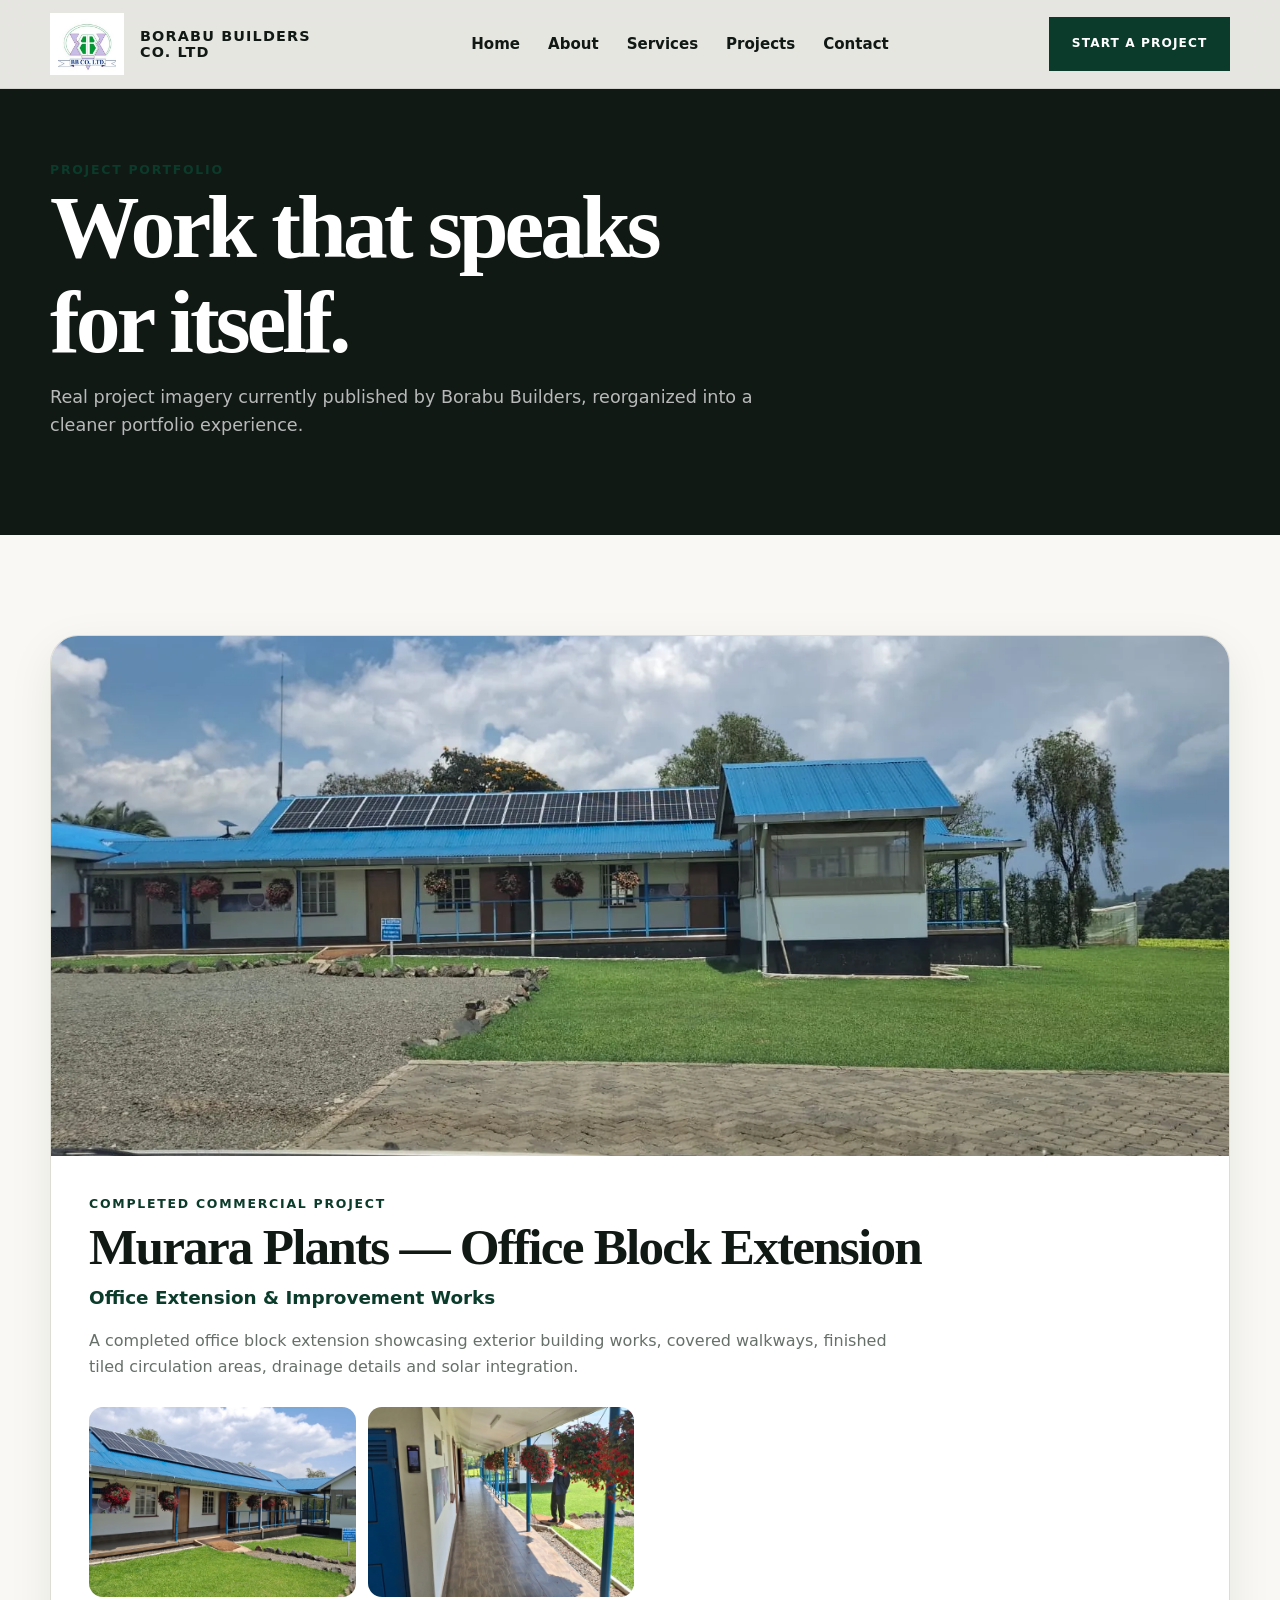
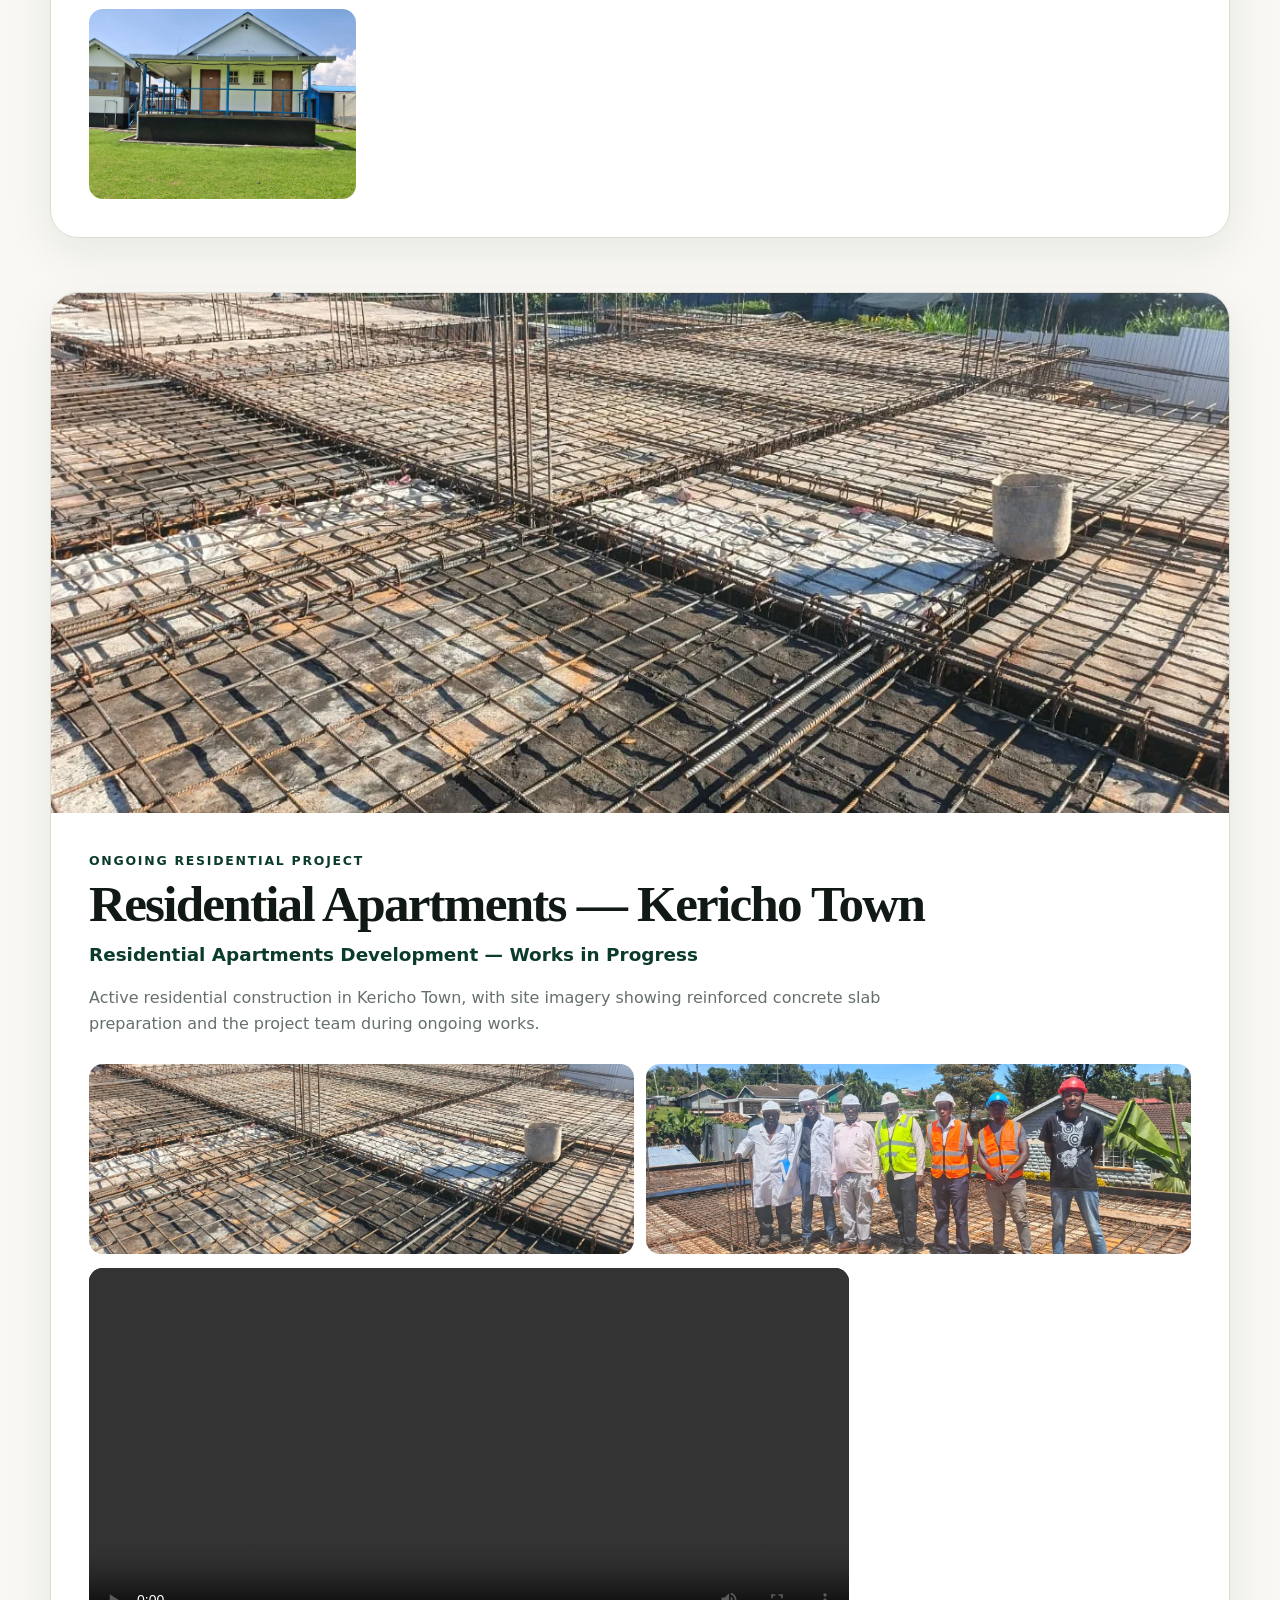
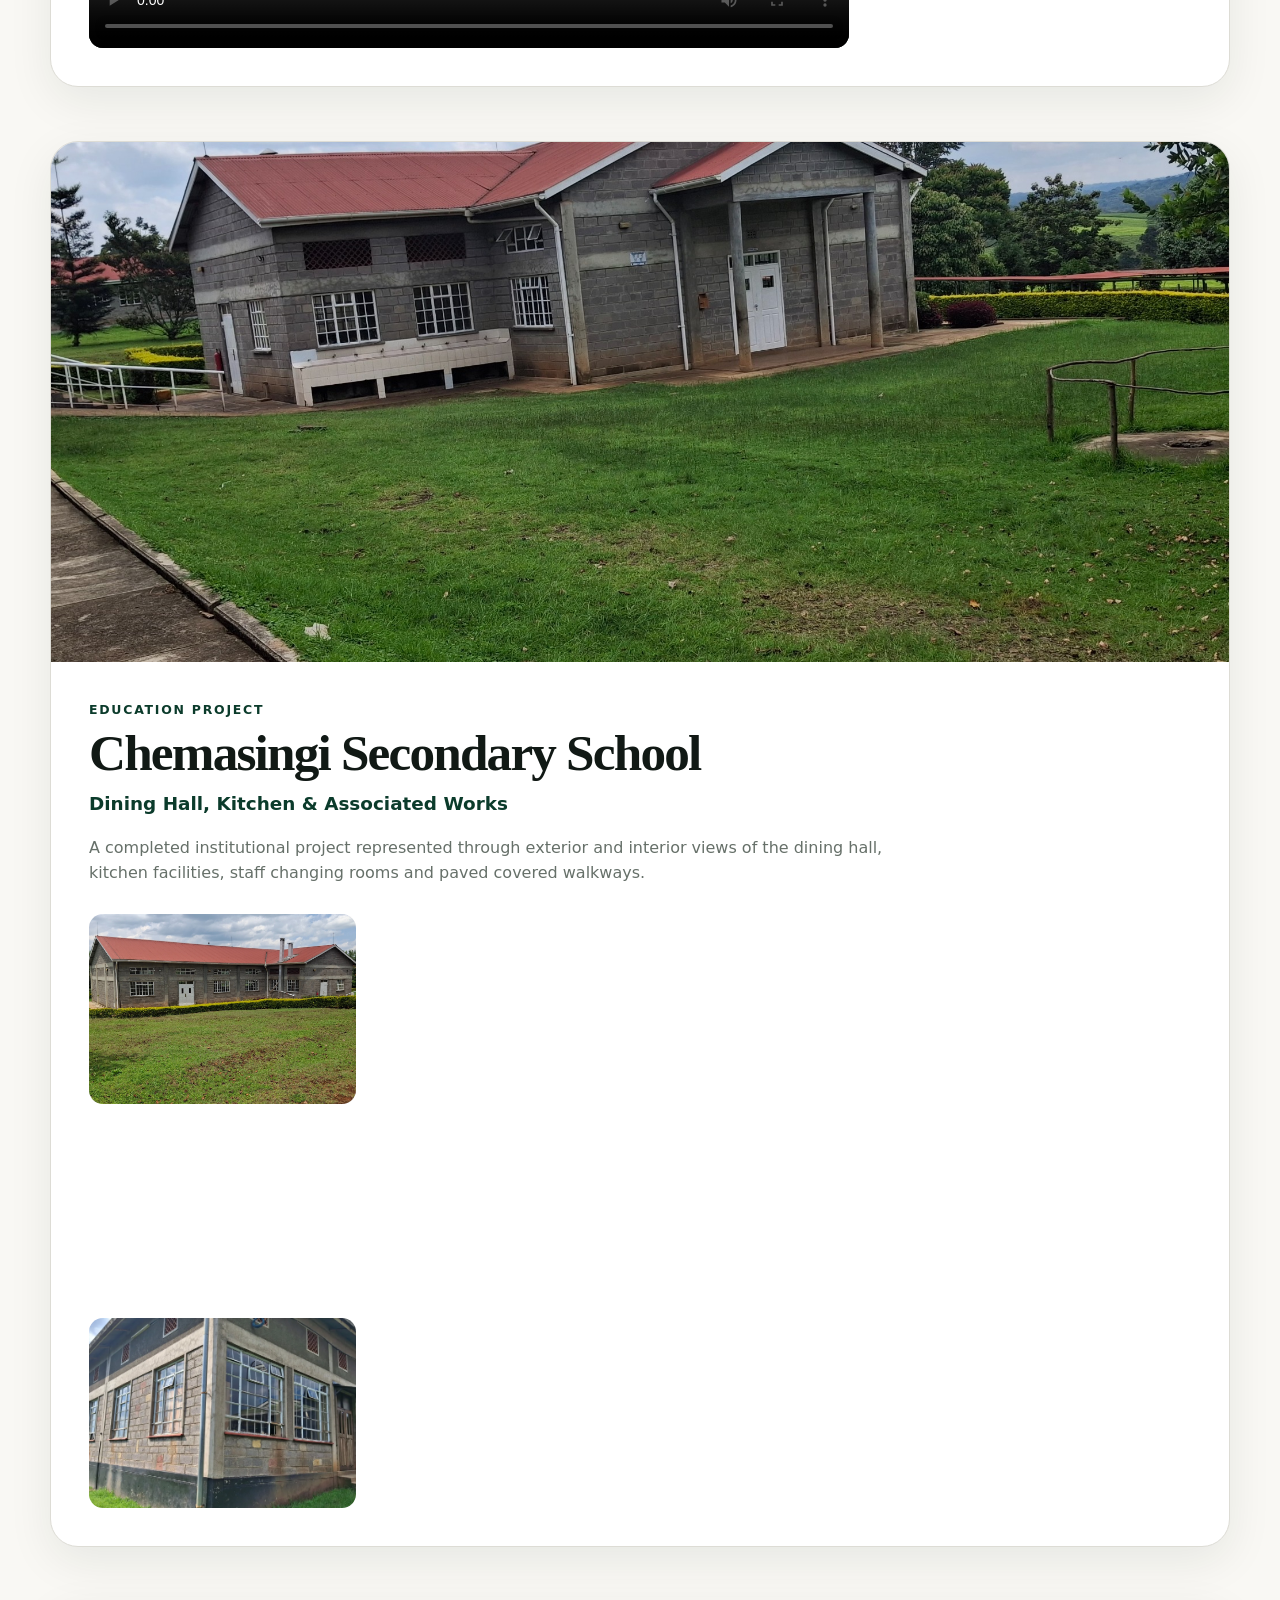
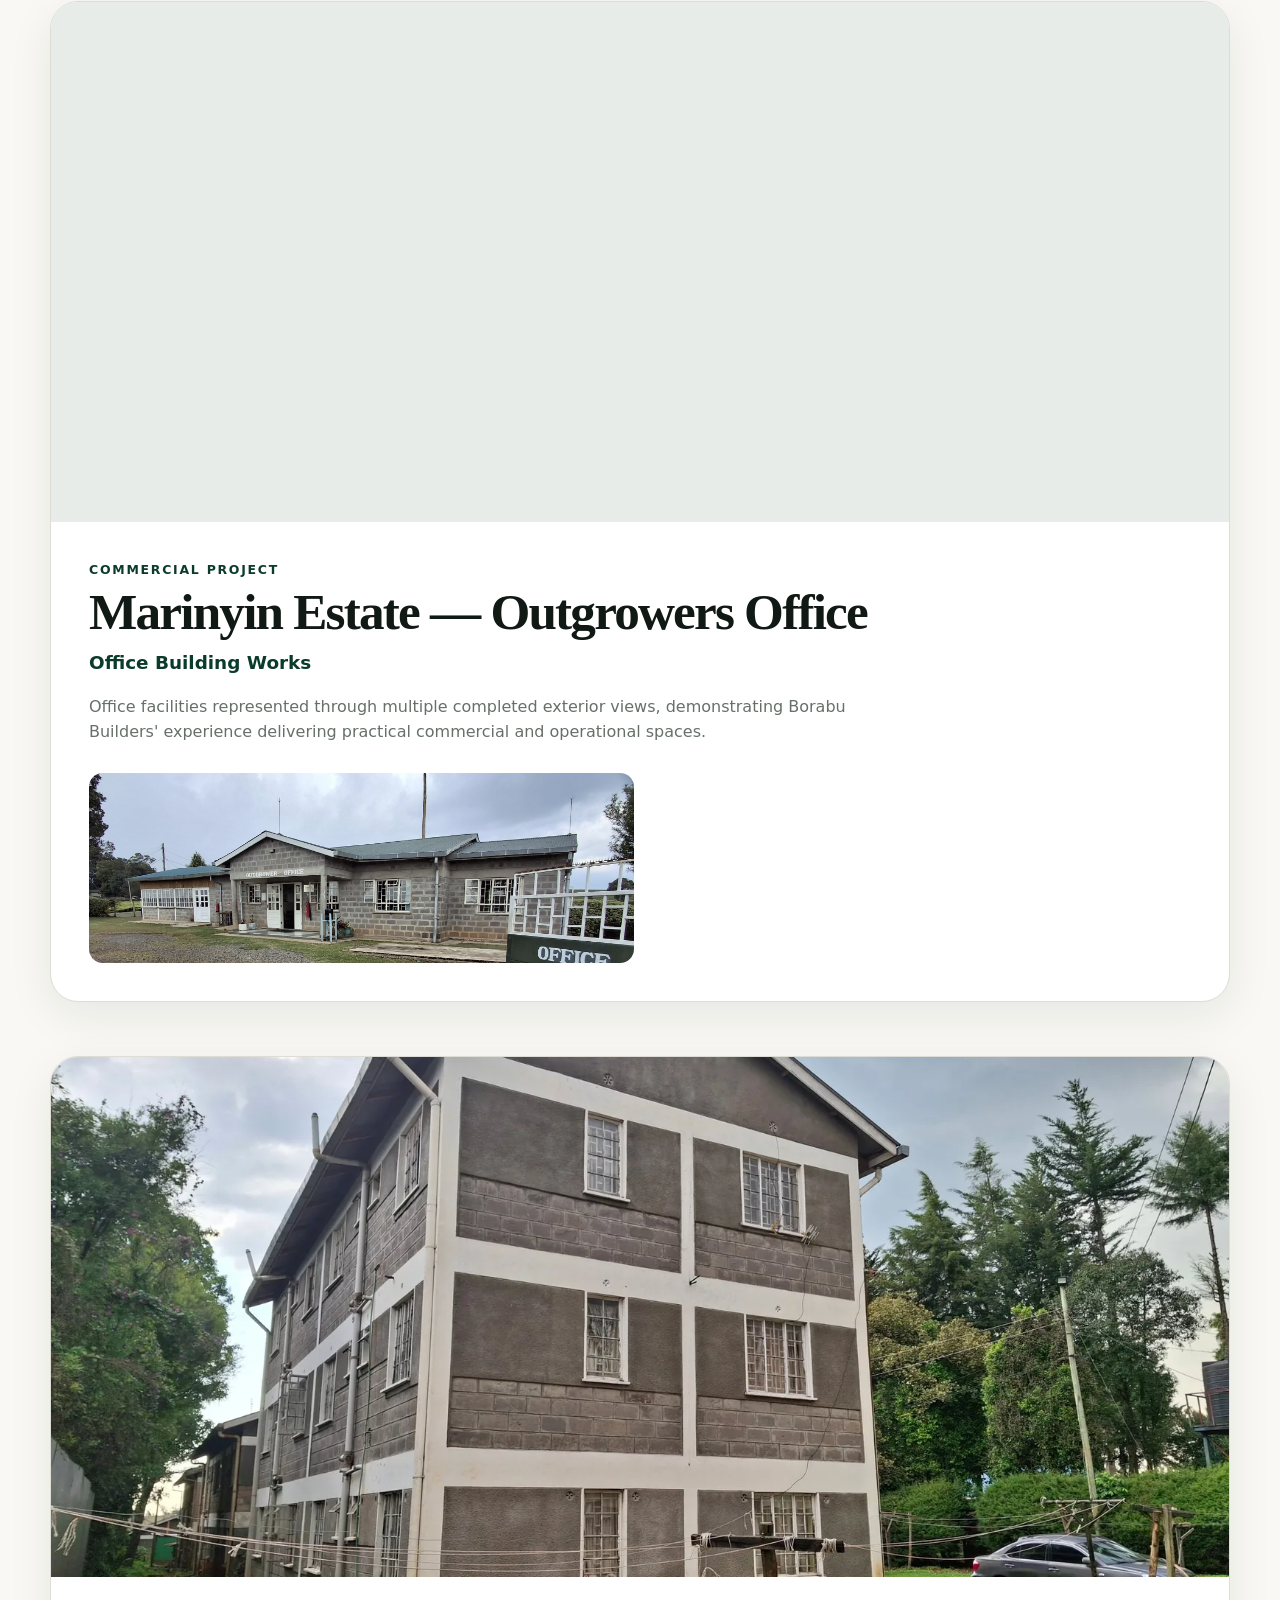
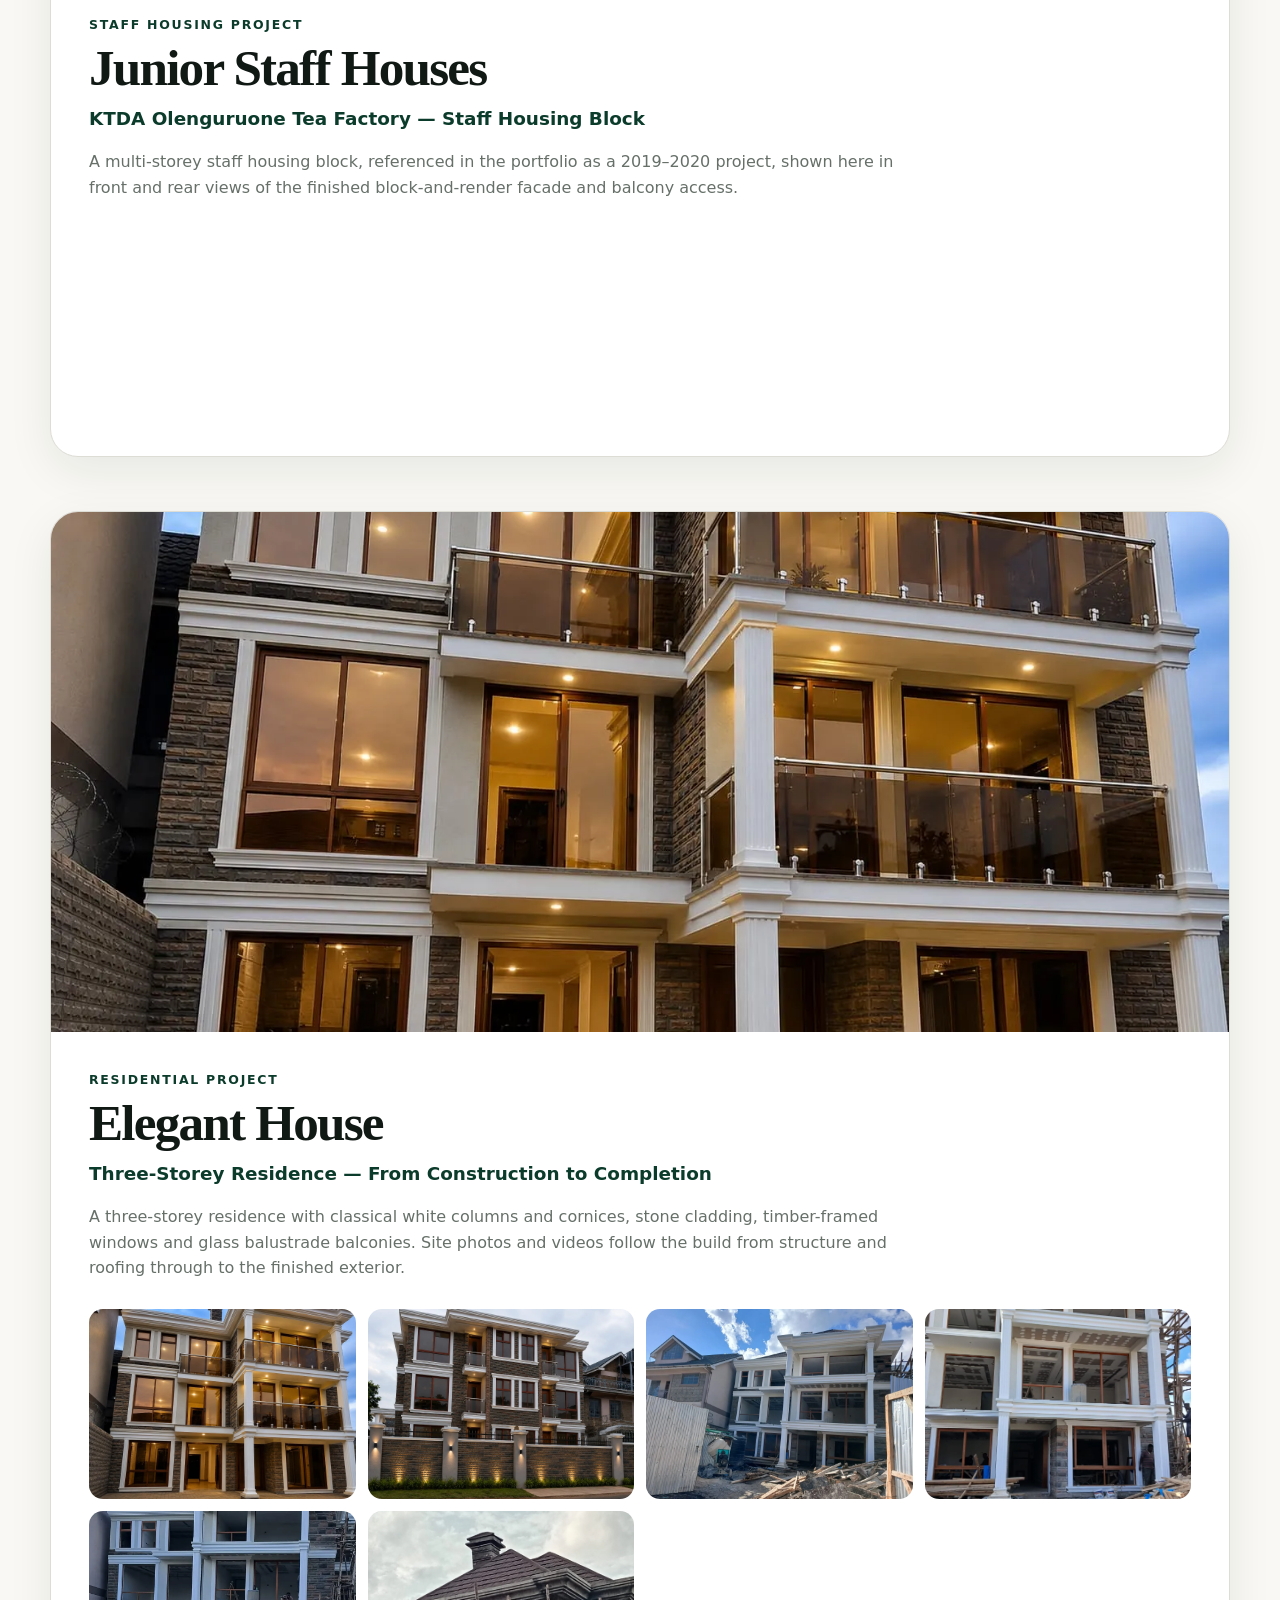
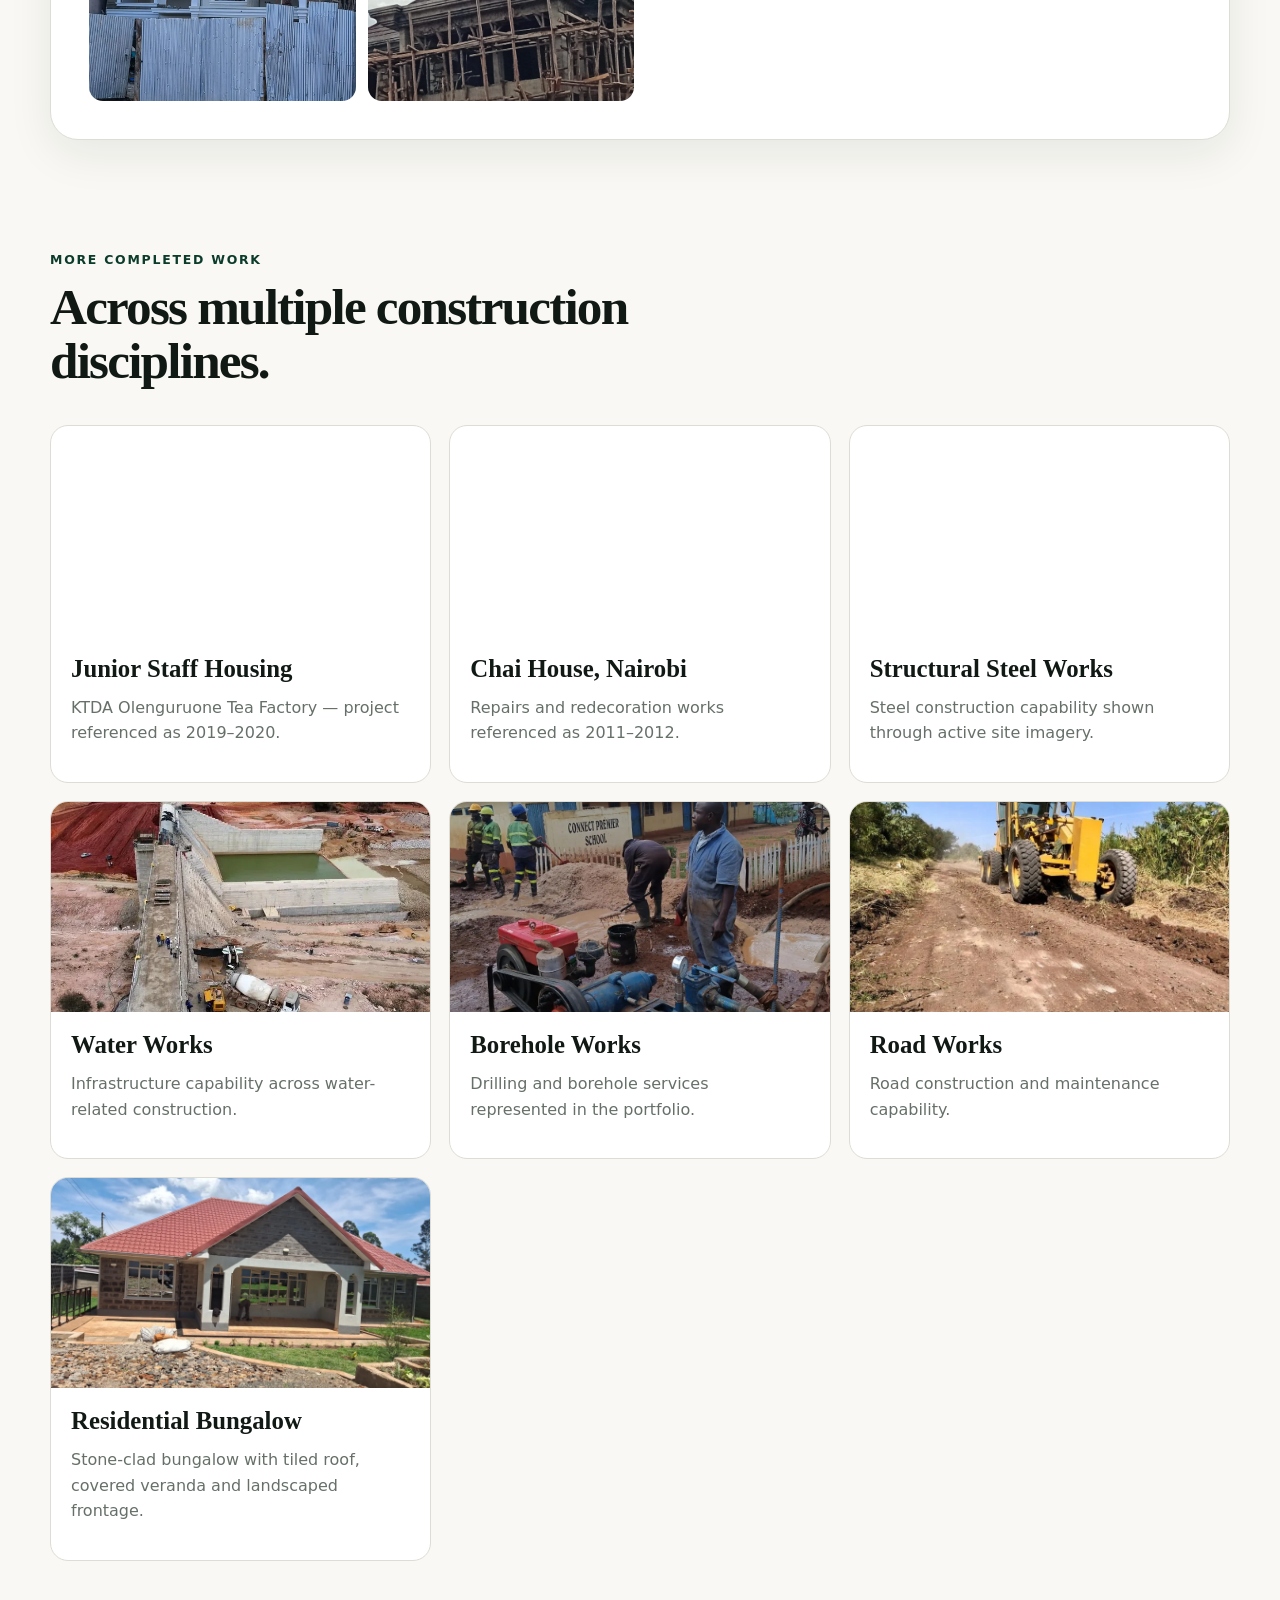
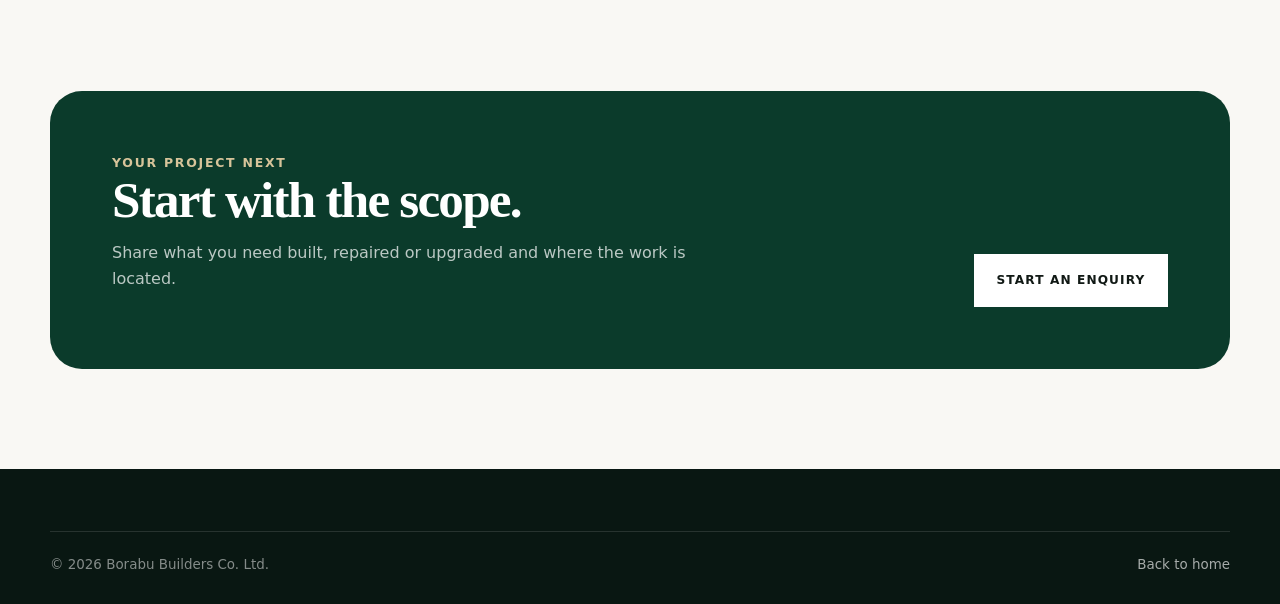
==== projects.html @ 49669f79 "Add files via upload" ====
<!DOCTYPE html>

<html lang="en"><head><meta charset="utf-8"/><meta content="width=device-width,initial-scale=1" name="viewport"/><title>Projects | Borabu Builders Co. Ltd</title><link href="assets/css/styles.css" rel="stylesheet"/><link href="https://borabubuilders.com/projects" rel="canonical"/><meta content="View selected Borabu Builders construction and infrastructure projects completed across Kenya." name="description"/></head><body><header class="site-header"><div class="container nav"><a class="brand" href="/"><img alt="Borabu Builders logo" decoding="async" loading="lazy" src="assets/images/borabu-logo.jpg"/><span>Borabu Builders<br/>Co. Ltd</span></a><nav class="nav-links"><a href="/">Home</a><a href="/about">About</a><a href="/services">Services</a><a href="/projects">Projects</a><a href="/contact">Contact</a></nav><a class="btn btn-primary project-trigger" href="#start-project">Start a project</a><button aria-expanded="false" aria-label="Open navigation menu" class="menu-toggle" type="button">☰</button></div></header><main><section class="page-hero"><div class="container"><div class="eyebrow">Project portfolio</div><h1>Work that speaks<br/>for itself.</h1><p>Real project imagery currently published by Borabu Builders, reorganized into a cleaner portfolio experience.</p></div></section><section><div class="container featured-projects">
<article class="case-study reveal"><div class="case-study-cover"><img alt="Completed Murara Plants office block extension" decoding="async" loading="lazy" src="assets/images/murara-office-wide.webp"/></div><div class="case-study-copy"><div class="eyebrow">Completed commercial project</div><h2>Murara Plants — Office Block Extension</h2><p class="case-study-lead">Office Extension &amp; Improvement Works</p><p>A completed office block extension showcasing exterior building works, covered walkways, finished tiled circulation areas, drainage details and solar integration.</p><div class="case-study-gallery"><img alt="Murara Plants office block front view" decoding="async" loading="lazy" src="assets/images/murara-office-front.webp"/><img alt="Murara Plants office verandah" decoding="async" loading="lazy" src="assets/images/murara-office-verandah.webp"/><img alt="Murara Plants office side elevation" decoding="async" loading="lazy" src="assets/images/murara-office-side.webp"/><img alt="Murara Plants covered walkway" decoding="async" loading="lazy" src="assets/images/murara-office-covered-walkway.webp"/><img alt="Murara Plants rear elevation" decoding="async" loading="lazy" src="assets/images/murara-office-rear.webp"/><img alt="Murara Plants office annex" decoding="async" loading="lazy" src="assets/images/murara-office-annex.webp"/><img alt="Murara Plants finished corridor" decoding="async" loading="lazy" src="assets/images/murara-office-corridor.webp"/></div></div></article>
<article class="case-study reveal"><div class="case-study-cover"><img alt="Residential apartments under construction in Kericho Town" decoding="async" loading="lazy" src="assets/images/kericho-apartments-progress.webp"/></div><div class="case-study-copy"><div class="eyebrow">Ongoing residential project</div><h2>Residential Apartments — Kericho Town</h2><p class="case-study-lead">Residential Apartments Development — Works in Progress</p><p>Active residential construction in Kericho Town, with site imagery showing reinforced concrete slab preparation and the project team during ongoing works.</p><div class="case-study-gallery three"><img alt="Residential apartments reinforcement works in Kericho" decoding="async" loading="lazy" src="assets/images/kericho-apartments-progress.webp"/><img alt="Project team at residential apartments development in Kericho" decoding="async" loading="lazy" src="assets/images/kericho-apartments-team.webp"/></div><div class="project-videos single"><video controls="" playsinline="" preload="metadata"><source src="assets/videos/kericho-residential-apartments.mp4" type="video/mp4"/></video></div></div></article>
<article class="case-study reveal"><div class="case-study-cover"><img alt="Dining hall and kitchen at Chemasingi Secondary School" decoding="async" loading="lazy" src="assets/images/chemasingi-dining-hall-exterior.jpg"/></div><div class="case-study-copy"><div class="eyebrow">Education project</div><h2>Chemasingi Secondary School</h2><p class="case-study-lead">Dining Hall, Kitchen &amp; Associated Works</p><p>A completed institutional project represented through exterior and interior views of the dining hall, kitchen facilities, staff changing rooms and paved covered walkways.</p><div class="case-study-gallery"><img alt="Chemasingi dining hall and kitchen exterior" decoding="async" loading="lazy" src="assets/images/chemasingi-dining-kitchen-wide.jpg"/><img alt="Chemasingi dining hall interior" decoding="async" loading="lazy" src="assets/images/chemasingi-dining-hall-interior.jpg"/><img alt="Chemasingi kitchen facilities" decoding="async" loading="lazy" src="assets/images/chemasingi-kitchen.jpg"/><img alt="Chemasingi dining hall entrance" decoding="async" loading="lazy" src="assets/images/chemasingi-dining-hall-entrance.jpg"/><img alt="Chemasingi staff changing rooms" decoding="async" loading="lazy" src="assets/images/chemasingi-staff-changing-rooms.jpg"/><img alt="Chemasingi paved walkway" decoding="async" loading="lazy" src="assets/images/chemasingi-paved-walkway.jpg"/><img alt="Covered walkway to Chemasingi dining hall" decoding="async" loading="lazy" src="assets/images/chemasingi-covered-walkway.jpg"/><img alt="Dining hall extension front elevation with covered veranda and green balustrade" decoding="async" loading="lazy" src="assets/images/chemasingi-dining-hall-extension-veranda.webp"/><img alt="Dining hall extension corner view showing stone block walls and steel-framed windows" decoding="async" loading="lazy" src="assets/images/chemasingi-dining-hall-extension-corner.webp"/><img alt="Interior of the dining hall extension with tables, benches and high trussed ceiling" decoding="async" loading="lazy" src="assets/images/chemasingi-dining-hall-extension-interior.webp"/><img alt="Steel roof trusses and ceiling panels inside the dining hall extension" decoding="async" loading="lazy" src="assets/images/chemasingi-dining-hall-extension-roof-trusses.webp"/></div></div></article>
<article class="case-study reveal"><div class="case-study-cover"><img alt="Outgrowers Office at Marinyin Estate" decoding="async" loading="lazy" src="assets/images/marinyin-outgrowers-office-front.jpg"/></div><div class="case-study-copy"><div class="eyebrow">Commercial project</div><h2>Marinyin Estate — Outgrowers Office</h2><p class="case-study-lead">Office Building Works</p><p>Office facilities represented through multiple completed exterior views, demonstrating Borabu Builders' experience delivering practical commercial and operational spaces.</p><div class="case-study-gallery three"><img alt="Wide view of Marinyin Estate Outgrowers Office" decoding="async" loading="lazy" src="assets/images/marinyin-outgrowers-office-wide.jpg"/><img alt="Side view of Marinyin Estate office" decoding="async" loading="lazy" src="assets/images/marinyin-office-side.jpg"/></div></div></article>
<article class="case-study reveal"><div class="case-study-cover"><img alt="Junior staff housing block, rear view" decoding="async" loading="lazy" src="assets/images/junior-staff-houses-rear.webp"/></div><div class="case-study-copy"><div class="eyebrow">Staff housing project</div><h2>Junior Staff Houses</h2><p class="case-study-lead">KTDA Olenguruone Tea Factory — Staff Housing Block</p><p>A multi-storey staff housing block, referenced in the portfolio as a 2019–2020 project, shown here in front and rear views of the finished block-and-render facade and balcony access.</p><div class="case-study-gallery three"><img alt="Junior staff housing block front view with balconies" decoding="async" loading="lazy" src="assets/images/junior-staff-houses-front.webp"/><img alt="Junior staff housing block rear view" decoding="async" loading="lazy" src="assets/images/junior-staff-houses-rear.webp"/></div></div></article>
<article class="case-study reveal"><div class="case-study-cover"><img alt="Elegant house exterior with columns, balconies and evening lighting" decoding="async" loading="lazy" src="assets/images/elegant-house-finished-courtyard.webp"/></div><div class="case-study-copy"><div class="eyebrow">Residential project</div><h2>Elegant House</h2><p class="case-study-lead">Three-Storey Residence — From Construction to Completion</p><p>A three-storey residence with classical white columns and cornices, stone cladding, timber-framed windows and glass balustrade balconies. Site photos and videos follow the build from structure and roofing through to the finished exterior.</p><div class="case-study-gallery"><img alt="Finished three-storey house with white columns, glass balustrade balconies and evening lighting" decoding="async" loading="lazy" src="assets/images/elegant-house-finished-courtyard.webp"/><img alt="Street view of the finished house with stone-clad boundary wall and feature lighting" decoding="async" loading="lazy" src="assets/images/elegant-house-finished-street-wall.webp"/><img alt="Elegant house under construction with white columns and cornices, front view" decoding="async" loading="lazy" src="assets/images/elegant-house-construction-front.webp"/><img alt="Fluted white columns and timber-framed windows during construction" decoding="async" loading="lazy" src="assets/images/elegant-house-construction-columns.webp"/><img alt="Elegant house under construction seen from the street" decoding="async" loading="lazy" src="assets/images/elegant-house-construction-street.webp"/><img alt="Roof, chimney and cornice works with scaffolding in place" decoding="async" loading="lazy" src="assets/images/elegant-house-roof-scaffolding.webp"/></div></div></article>
</div></section><section class="portfolio-more"><div class="container"><div class="eyebrow">More completed work</div><h2>Across multiple construction disciplines.</h2><div class="project-list compact"><article class="project-tile"><img alt="Junior staff houses" decoding="async" loading="lazy" src="assets/images/project-staff-housing.webp"/><div><h3>Junior Staff Housing</h3><p>KTDA Olenguruone Tea Factory — project referenced as 2019–2020.</p></div></article><article class="project-tile"><img alt="Chai House repair works" decoding="async" loading="lazy" src="assets/images/project-chai-house.webp"/><div><h3>Chai House, Nairobi</h3><p>Repairs and redecoration works referenced as 2011–2012.</p></div></article><article class="project-tile"><img alt="Structural steel project" decoding="async" loading="lazy" src="assets/images/project-steel.webp"/><div><h3>Structural Steel Works</h3><p>Steel construction capability shown through active site imagery.</p></div></article><article class="project-tile"><img alt="Water works" decoding="async" loading="lazy" src="assets/images/project-water.webp"/><div><h3>Water Works</h3><p>Infrastructure capability across water-related construction.</p></div></article><article class="project-tile"><img alt="Borehole works" decoding="async" loading="lazy" src="assets/images/project-borehole.webp"/><div><h3>Borehole Works</h3><p>Drilling and borehole services represented in the portfolio.</p></div></article><article class="project-tile"><img alt="Road works" decoding="async" loading="lazy" src="assets/images/project-road.webp"/><div><h3>Road Works</h3><p>Road construction and maintenance capability.</p></div></article><article class="project-tile"><img alt="Stone-clad bungalow with red tiled roof and covered veranda" decoding="async" loading="lazy" src="assets/images/bungalow-red-roof-front.webp"/><div><h3>Residential Bungalow</h3><p>Stone-clad bungalow with tiled roof, covered veranda and landscaped frontage.</p></div></article></div></div></section><section class="cta"><div class="container"><div class="cta-box"><div><div class="eyebrow" style="color:#d7c49a">Your project next</div><h2>Start with the scope.</h2><p>Share what you need built, repaired or upgraded and where the work is located.</p></div><a class="btn btn-light" href="/contact">Start an enquiry</a></div></div></section></main><footer class="footer"><div class="container"><div class="footer-bottom" style="margin-top:0"><span>© 2026 Borabu Builders Co. Ltd.</span><a href="/">Back to home</a></div></div></footer><script src="assets/js/site.js"></script></body></html>
---- assets/css/styles.css ----
:root{
  --ink:#17352b;
  --forest:#087f4f;
  --forest-2:#0d6f49;
  --mint:#edf9f3;
  --sand:#f5f1e8;
  --gold:#d6a52f;
  --paper:#ffffff;
  --white:#fff;
  --muted:#596b63;
  --line:#dce9e2;
  --shadow:0 20px 60px rgba(14,36,29,.10);
  --radius:22px;
}
*{box-sizing:border-box}html{scroll-behavior:smooth}body{margin:0;font-family:Inter,ui-sans-serif,system-ui,-apple-system,BlinkMacSystemFont,"Segoe UI",sans-serif;background:var(--paper);color:var(--ink);line-height:1.6}img{max-width:100%;display:block}a{color:inherit;text-decoration:none}.container{width:min(1180px,calc(100% - 40px));margin:auto}.eyebrow{font-size:.78rem;font-weight:800;letter-spacing:.14em;text-transform:uppercase;color:var(--forest)}h1,h2,h3{font-family:Georgia,"Times New Roman",serif;line-height:1.06;margin:0 0 .8rem}h1{font-size:clamp(3rem,7vw,6.4rem);letter-spacing:-.045em}h2{font-size:clamp(2.25rem,4vw,4.2rem);letter-spacing:-.035em}h3{font-size:1.55rem}p{margin:0 0 1rem;color:var(--muted)}.btn{display:inline-flex;align-items:center;justify-content:center;gap:.6rem;padding:.92rem 1.25rem;border-radius:999px;font-weight:800;border:1px solid transparent;transition:.2s ease}.btn-primary{background:var(--forest);color:#fff}.btn-primary:hover{background:#084b33;transform:translateY(-1px)}.btn-light{background:#fff;color:var(--ink)}.btn-outline{border-color:rgba(255,255,255,.45);color:#fff}.site-header{position:fixed;z-index:50;top:0;left:0;right:0;background:rgba(255,255,255,.96);backdrop-filter:blur(14px);border-bottom:1px solid rgba(16,35,29,.08)}.nav{height:108px;display:flex;align-items:center;justify-content:space-between;gap:30px}.brand{display:flex;align-items:center;gap:16px;font-weight:900}.brand img{width:102px;height:84px;object-fit:contain;background:#fff;border-radius:12px;padding:5px;box-shadow:0 5px 18px rgba(14,60,42,.10)}.brand span{font-size:1.08rem;line-height:1.12;max-width:210px;color:var(--ink)}.nav-links{display:flex;align-items:center;gap:28px;font-weight:700;font-size:.94rem}.nav-links a:hover{color:var(--forest)}.menu-toggle{display:none;background:none;border:0;font-size:1.8rem}.hero{min-height:92vh;padding-top:108px;display:grid;align-items:end;position:relative;color:#fff;overflow:hidden;background:#0d5138}.hero-media{position:absolute;inset:0}.hero-media img{width:100%;height:100%;object-fit:cover;object-position:center 50%;filter:saturate(1.08) contrast(1.03) brightness(1.06)}.hero-media:after{content:"";position:absolute;inset:0;background:linear-gradient(90deg,rgba(7,66,43,.84) 0%,rgba(7,66,43,.60) 38%,rgba(7,66,43,.12) 72%,rgba(7,66,43,.10) 100%),linear-gradient(0deg,rgba(7,50,35,.58) 0%,transparent 45%)}.hero-content{position:relative;z-index:2;padding:120px 0 82px;max-width:840px}.hero .eyebrow{color:#f2cc68}.hero p{color:rgba(255,255,255,.82);font-size:1.15rem;max-width:680px}.hero-actions{display:flex;gap:12px;flex-wrap:wrap;margin-top:30px}.hero-proof{position:relative;z-index:2;border-top:1px solid rgba(255,255,255,.18);padding:22px 0;background:rgba(5,92,58,.62)}.proof-grid{display:grid;grid-template-columns:repeat(4,1fr);gap:18px}.proof-item strong{display:block;font-size:1.08rem;color:#fff}.proof-item span{font-size:.82rem;color:rgba(255,255,255,.62)}section{padding:100px 0}.intro-grid{display:grid;grid-template-columns:.9fr 1.1fr;gap:90px;align-items:start}.intro-grid .lead{font-size:1.35rem;color:var(--ink);max-width:730px}.service-grid{display:grid;grid-template-columns:repeat(3,1fr);gap:18px;margin-top:42px}.service-card{background:#fff;border:1px solid var(--line);border-radius:var(--radius);padding:30px;min-height:260px;transition:.25s ease}.service-card:hover{transform:translateY(-5px);box-shadow:var(--shadow)}.service-no{font-size:.8rem;color:var(--gold);font-weight:900;letter-spacing:.12em}.service-card p{font-size:.96rem}.projects{background:#123f31;color:#fff}.projects .eyebrow{color:#f2cc68}.projects p{color:rgba(255,255,255,.65)}.project-grid{display:grid;grid-template-columns:1.2fr .8fr;gap:18px;margin-top:42px}.project-stack{display:grid;grid-template-columns:1fr 1fr;gap:18px}.project-card{position:relative;overflow:hidden;border-radius:var(--radius);min-height:360px;background:#24352f}.project-card.large{min-height:738px}.project-card img{width:100%;height:100%;object-fit:cover;position:absolute;inset:0;transition:transform .5s ease}.project-card:hover img{transform:scale(1.03)}.project-card:after{content:"";position:absolute;inset:0;background:linear-gradient(0deg,rgba(7,20,16,.9),rgba(7,20,16,0) 60%)}.project-label{position:absolute;z-index:2;left:24px;right:24px;bottom:22px}.project-label small{color:#d9c79e;text-transform:uppercase;letter-spacing:.12em;font-weight:800}.project-label h3{margin:.3rem 0 0;color:#fff}.heritage{background:var(--sand)}.heritage-grid{display:grid;grid-template-columns:1fr 1fr;gap:90px;align-items:center}.heritage-panel{background:var(--forest);color:#fff;padding:48px;border-radius:var(--radius)}.heritage-panel p{color:rgba(255,255,255,.74)}.timeline{border-left:1px solid rgba(255,255,255,.25);padding-left:22px;margin-top:28px}.timeline div{margin-bottom:22px}.timeline strong{display:block;color:#fff}.clients{padding:64px 0}.client-row{display:flex;flex-wrap:wrap;gap:10px;margin-top:24px}.client-chip{padding:.7rem 1rem;border:1px solid var(--line);border-radius:999px;background:#fff;font-weight:800;font-size:.88rem;color:#3e4944}.cta{padding:30px 0 100px}.cta-box{background:var(--forest);color:#fff;border-radius:32px;padding:62px;display:flex;justify-content:space-between;align-items:end;gap:40px}.cta-box p{color:rgba(255,255,255,.72);max-width:620px}.footer{background:#091712;color:#fff;padding:62px 0 28px}.footer-grid{display:grid;grid-template-columns:1.4fr .8fr .8fr;gap:50px}.footer p,.footer a{color:rgba(255,255,255,.64)}.footer-links{display:grid;gap:9px}.footer-bottom{margin-top:45px;padding-top:22px;border-top:1px solid rgba(255,255,255,.12);display:flex;justify-content:space-between;gap:20px;font-size:.84rem;color:rgba(255,255,255,.5)}.page-hero{padding:160px 0 80px;background:var(--ink);color:#fff}.page-hero p{color:rgba(255,255,255,.7);max-width:720px;font-size:1.1rem}.content-grid{display:grid;grid-template-columns:.75fr 1.25fr;gap:80px}.image-band{height:520px;border-radius:28px;overflow:hidden}.image-band img{width:100%;height:100%;object-fit:cover}.project-list{display:grid;grid-template-columns:repeat(3,1fr);gap:18px}.project-tile{background:#fff;border:1px solid var(--line);border-radius:18px;overflow:hidden}.project-tile img{width:100%;height:240px;object-fit:cover}.project-tile div{padding:20px}.contact-grid{display:grid;grid-template-columns:.8fr 1.2fr;gap:60px}.contact-card{background:var(--ink);color:#fff;padding:36px;border-radius:24px}.contact-card p,.contact-card a{color:rgba(255,255,255,.72)}form{display:grid;gap:16px}.field{display:grid;gap:7px}label{font-weight:800;font-size:.9rem}input,textarea,select{width:100%;border:1px solid #d7ddda;background:#fff;border-radius:14px;padding:14px 15px;font:inherit;color:var(--ink)}textarea{min-height:160px;resize:vertical}.note{font-size:.82rem;color:#7b857f}.reveal{opacity:0;transform:translateY(18px);transition:.65s ease}.reveal.visible{opacity:1;transform:none}@media(max-width:900px){.nav-links{position:absolute;display:none;top:108px;left:20px;right:20px;background:#fff;box-shadow:var(--shadow);border-radius:18px;padding:18px;flex-direction:column;align-items:flex-start}.nav-links.open{display:flex}.menu-toggle{display:block}.nav .btn{display:none}.proof-grid{grid-template-columns:1fr 1fr}.intro-grid,.heritage-grid,.content-grid,.contact-grid{grid-template-columns:1fr;gap:40px}.service-grid,.project-list{grid-template-columns:1fr 1fr}.project-grid{grid-template-columns:1fr}.project-card.large{min-height:520px}.cta-box{padding:42px;align-items:flex-start;flex-direction:column}.footer-grid{grid-template-columns:1fr 1fr}}@media(max-width:620px){.brand img{width:78px;height:66px}.brand span{font-size:.9rem;max-width:155px}.nav{height:88px}.nav-links{top:88px}.hero{padding-top:88px}.container{width:min(100% - 28px,1180px)}.hero{min-height:780px}.hero-content{padding:100px 0 60px}.hero h1{font-size:3.35rem}.proof-grid{grid-template-columns:1fr 1fr}.service-grid,.project-list,.project-stack{grid-template-columns:1fr}.project-card,.project-card.large{min-height:420px}.cta-box{padding:32px 24px}.footer-grid{grid-template-columns:1fr}.footer-bottom{flex-direction:column}.page-hero{padding-top:135px}section{padding:76px 0}}
/* V4 project enquiry modal */
.form-row{display:grid;grid-template-columns:1fr 1fr;gap:14px}.hidden-field{position:absolute!important;left:-9999px!important;width:1px;height:1px;overflow:hidden}.project-modal{position:fixed;inset:0;z-index:200;display:none;align-items:center;justify-content:center;padding:22px}.project-modal.open{display:flex}.project-modal-backdrop{position:absolute;inset:0;background:rgba(8,28,22,.72);backdrop-filter:blur(6px)}.project-modal-panel{position:relative;z-index:2;background:#fff;width:min(780px,100%);max-height:calc(100vh - 44px);overflow:auto;border-radius:26px;box-shadow:0 30px 90px rgba(0,0,0,.28);padding:34px}.project-modal-head{display:flex;justify-content:space-between;gap:20px;align-items:flex-start;margin-bottom:20px}.project-modal-head h2{font-size:clamp(2rem,4vw,3.2rem);margin-bottom:.35rem}.project-modal-close{border:0;background:var(--mint);color:var(--ink);width:44px;height:44px;border-radius:50%;font-size:1.5rem;cursor:pointer;flex:0 0 auto}.project-modal form{gap:13px}.project-modal textarea{min-height:115px}.project-modal .note{margin-bottom:0}.project-modal .btn{margin-top:3px}.modal-open{overflow:hidden}.thank-hero{min-height:70vh;display:flex;align-items:center}.thank-hero .container{padding-top:40px;padding-bottom:40px}@media(max-width:620px){.project-modal{padding:10px;align-items:flex-end}.project-modal-panel{max-height:94vh;border-radius:22px 22px 0 0;padding:24px 18px}.form-row{grid-template-columns:1fr}.project-modal-head h2{font-size:2.1rem}}

/* V5 featured project case studies */
.featured-projects{display:grid;gap:54px}.case-study{background:#fff;border:1px solid var(--line);border-radius:28px;overflow:hidden;box-shadow:0 14px 45px rgba(16,35,29,.08)}.case-study-cover{height:520px;overflow:hidden;background:#e8ece9}.case-study-cover img{width:100%;height:100%;object-fit:cover}.case-study-copy{padding:38px}.case-study-copy h2{font-size:clamp(2.2rem,4vw,3.7rem);margin-top:.35rem}.case-study-lead{font-size:1.15rem;font-weight:800;color:var(--forest);margin-top:-.25rem}.case-study-copy>p:not(.case-study-lead){max-width:820px}.case-study-gallery{display:grid;grid-template-columns:repeat(4,1fr);gap:12px;margin-top:28px}.case-study-gallery img{width:100%;height:190px;object-fit:cover;border-radius:14px}.case-study-gallery.three{grid-template-columns:repeat(2,1fr)}.portfolio-more{padding-top:10px}.portfolio-more h2{max-width:700px;margin-top:10px;margin-bottom:36px}.project-list.compact .project-tile img{height:210px}@media(max-width:900px){.case-study-cover{height:420px}.case-study-gallery{grid-template-columns:repeat(2,1fr)}}@media(max-width:620px){.case-study-cover{height:300px}.case-study-copy{padding:25px 18px}.case-study-gallery,.case-study-gallery.three{grid-template-columns:1fr 1fr;gap:8px}.case-study-gallery img{height:130px}}

/* V6 project video galleries */
.project-videos{display:grid;grid-template-columns:1fr 1fr;gap:12px;margin-top:14px}.project-videos video{width:100%;max-height:420px;background:#091712;border-radius:14px}.project-videos.single{grid-template-columns:minmax(0,760px)}@media(max-width:620px){.project-videos{grid-template-columns:1fr}.project-videos.single{grid-template-columns:1fr}}

/* V7 NCA credentials */
.credentials{background:var(--mint)}.credential-grid{display:grid;grid-template-columns:repeat(2,1fr);gap:20px;margin-top:44px}.credential-card{display:grid;grid-template-columns:210px 1fr;gap:24px;align-items:center;background:#fff;border:1px solid var(--line);border-radius:22px;padding:18px;box-shadow:0 12px 36px rgba(16,35,29,.07);transition:.25s ease}.credential-card:hover{transform:translateY(-4px);box-shadow:var(--shadow)}.credential-card img{width:210px;height:150px;object-fit:cover;object-position:center;border-radius:13px;border:1px solid #e6e6e6}.credential-card h3{margin:.35rem 0 .45rem;font-size:1.35rem}.credential-card p{font-size:.9rem;margin-bottom:.55rem}.credential-card strong{color:var(--forest);font-size:.9rem}.credential-type{font-size:.72rem;font-weight:900;letter-spacing:.1em;text-transform:uppercase;color:var(--gold)}@media(max-width:900px){.credential-grid{grid-template-columns:1fr}}@media(max-width:620px){.credential-card{grid-template-columns:1fr}.credential-card img{width:100%;height:auto;max-height:260px;object-fit:contain;background:#f7f7f7}}


/* V8 protected certificate previews */
.credential-card{font:inherit;color:inherit;text-align:left;cursor:pointer;width:100%;appearance:none;-webkit-appearance:none}.credential-card:focus-visible{outline:3px solid rgba(8,127,79,.30);outline-offset:3px}.protected-certificate{-webkit-user-drag:none;user-select:none;-webkit-user-select:none}.certificate-note{margin:24px 0 0;font-size:.82rem;color:#6b786f}.certificate-viewer{position:fixed;inset:0;z-index:260;display:none;align-items:center;justify-content:center;padding:22px}.certificate-viewer.open{display:flex}.certificate-viewer-backdrop{position:absolute;inset:0;background:rgba(4,18,13,.88);backdrop-filter:blur(7px)}.certificate-viewer-panel{position:relative;z-index:2;width:min(1180px,100%);max-height:calc(100vh - 44px);display:flex;flex-direction:column;background:#fff;border-radius:22px;overflow:hidden;box-shadow:0 32px 100px rgba(0,0,0,.42)}.certificate-viewer-head{display:flex;align-items:center;justify-content:space-between;gap:18px;padding:16px 18px;border-bottom:1px solid var(--line)}.certificate-viewer-head h3{font-family:Inter,ui-sans-serif,system-ui,-apple-system,BlinkMacSystemFont,"Segoe UI",sans-serif;font-size:1rem;margin:0}.certificate-viewer-close{border:0;background:var(--mint);color:var(--ink);width:42px;height:42px;border-radius:50%;font-size:1.45rem;cursor:pointer;flex:0 0 auto}.certificate-viewer-stage{position:relative;overflow:auto;background:#eef2ef;padding:18px;display:flex;align-items:flex-start;justify-content:center}.certificate-viewer-stage img{display:block;width:auto;max-width:100%;height:auto;max-height:calc(100vh - 155px);object-fit:contain;box-shadow:0 8px 30px rgba(0,0,0,.12);-webkit-user-drag:none;user-select:none;-webkit-user-select:none}.certificate-viewer-shield{position:absolute;inset:0;z-index:3;background:transparent}.certificate-viewer-foot{padding:10px 18px 13px;border-top:1px solid var(--line);font-size:.78rem;color:#6b786f;text-align:center}.certificate-viewer-open{overflow:hidden}@media(max-width:620px){.certificate-viewer{padding:8px}.certificate-viewer-panel{max-height:96vh;border-radius:16px}.certificate-viewer-stage{padding:10px}.certificate-viewer-stage img{max-height:calc(96vh - 150px)}}


/* V9 leadership & technical team */
.team-section{background:#fff}.team-intro{display:grid;grid-template-columns:.9fr 1.1fr;gap:90px;align-items:start;margin-bottom:42px}.team-intro .lead{font-size:1.25rem;color:var(--ink)}.leadership-grid{display:grid;grid-template-columns:repeat(2,1fr);gap:20px;margin-bottom:20px}.technical-grid{display:grid;grid-template-columns:repeat(3,1fr);gap:20px}.team-card{position:relative;background:#fff;border:1px solid var(--line);border-radius:var(--radius);padding:30px;overflow:hidden;transition:.25s ease}.team-card:before{content:"";position:absolute;left:0;top:0;bottom:0;width:4px;background:var(--forest)}.team-card-lead{padding:36px;background:linear-gradient(145deg,#fff 0%,var(--mint) 100%)}.team-card:hover{transform:translateY(-4px);box-shadow:var(--shadow)}.team-card h3{font-size:1.8rem;margin:.8rem 0 .4rem}.team-card-lead h3{font-size:2.15rem}.team-meta{display:flex;justify-content:space-between;gap:14px;align-items:center;flex-wrap:wrap}.team-role{font-size:.74rem;font-weight:900;letter-spacing:.11em;text-transform:uppercase;color:var(--forest)}.team-exp{font-size:.76rem;font-weight:800;color:#7a6330;background:#fff7df;border:1px solid #ead8a5;padding:.32rem .58rem;border-radius:999px}.team-qualification{font-weight:800;color:var(--ink);font-size:.92rem;margin-bottom:1rem}.team-card p:last-child{margin-bottom:0}@media(max-width:900px){.team-intro{grid-template-columns:1fr;gap:28px}.technical-grid{grid-template-columns:1fr 1fr}}@media(max-width:620px){.leadership-grid,.technical-grid{grid-template-columns:1fr}.team-card,.team-card-lead{padding:25px 22px}.team-card-lead h3{font-size:1.8rem}}

/* V10 — premium editorial refresh */
:root{--ink:#111915;--forest:#0b3b2b;--forest-2:#13533d;--sand:#f3efe7;--gold:#a48658;--paper:#f9f8f4;--muted:#667069;--line:#dddcd5;--radius:2px}
body{background:var(--paper)}
.site-header{background:rgba(249,248,244,.92);border-bottom:1px solid rgba(17,25,21,.09)}
.nav{height:88px}.brand img{width:74px;height:62px;border-radius:0;box-shadow:none;padding:2px}.brand span{letter-spacing:.08em;text-transform:uppercase;font-size:.9rem}.nav-links{font-weight:600}.btn{border-radius:0;text-transform:uppercase;letter-spacing:.09em;font-size:.76rem;padding:1rem 1.35rem}
.home-premium .hero{min-height:100svh;padding-top:88px;background:#111915}.home-premium .hero-media img{filter:none;object-position:center 54%}.home-premium .hero-media:after{background:linear-gradient(90deg,rgba(8,13,10,.78),rgba(8,13,10,.28) 52%,rgba(8,13,10,.08)),linear-gradient(0deg,rgba(8,13,10,.5),transparent 55%)}
.home-premium .hero-content{padding:150px 0 90px;max-width:950px}.home-premium .hero h1{font-size:clamp(4rem,8.5vw,8rem);font-weight:400;max-width:950px}.home-premium .hero p{max-width:620px;font-size:1.1rem}.home-premium .hero-proof{background:rgba(8,13,10,.58);backdrop-filter:blur(8px)}
.premium-story{background:var(--sand);padding:0}.premium-story-grid{display:grid;grid-template-columns:1fr 1fr;min-height:680px}.premium-story-copy{padding:90px max(40px,calc((100vw - 1180px)/2));padding-right:70px;display:flex;flex-direction:column;justify-content:center}.year-mark{font-family:Georgia,serif;font-size:clamp(6rem,13vw,12rem);line-height:.72;color:var(--gold);letter-spacing:-.07em;margin-bottom:45px}.premium-story-copy h2{font-weight:400}.premium-story-media{min-height:620px}.premium-story-media img{width:100%;height:100%;object-fit:cover}
.editorial-projects{background:#101714;color:#fff;padding:95px 0}.editorial-projects .eyebrow{color:#c5aa7b}.editorial-projects h2{font-weight:400}.editorial-head{display:flex;align-items:end;justify-content:space-between;gap:30px;margin-bottom:38px}.editorial-head a{font-size:.75rem;letter-spacing:.13em;text-transform:uppercase;border-bottom:1px solid #fff;padding-bottom:5px}.editorial-grid{display:grid;grid-template-columns:1.35fr .85fr .85fr;gap:12px}.editorial-card{position:relative;min-height:570px;overflow:hidden;background:#252c28}.editorial-card:nth-child(2),.editorial-card:nth-child(3){min-height:570px}.editorial-card img{position:absolute;inset:0;width:100%;height:100%;object-fit:cover;transition:transform .7s ease}.editorial-card:hover img{transform:scale(1.025)}.editorial-card:after{content:"";position:absolute;inset:0;background:linear-gradient(0deg,rgba(0,0,0,.78),transparent 60%)}.editorial-label{position:absolute;z-index:2;left:26px;right:26px;bottom:28px}.editorial-label small{font-size:.68rem;letter-spacing:.17em;text-transform:uppercase;color:#e0d0b2}.editorial-label h3{color:#fff;font-size:2rem;font-weight:400;margin:.35rem 0}.editorial-label span{font-size:.75rem;letter-spacing:.12em;text-transform:uppercase}
.capabilities-premium{padding:110px 0}.capabilities-wrap{display:grid;grid-template-columns:.8fr 1.2fr;gap:80px}.capabilities-wrap h2{font-weight:400}.capability-list{border-top:1px solid var(--line)}.capability{display:grid;grid-template-columns:55px 1fr 1fr;gap:25px;padding:24px 0;border-bottom:1px solid var(--line);align-items:start}.capability .num{font-family:Georgia,serif;color:var(--gold);font-size:1.3rem}.capability h3{font-weight:400;margin:0}.capability p{margin:0;font-size:.92rem}
.closing-manifesto{padding:0;background:var(--forest);color:#fff}.manifesto-grid{display:grid;grid-template-columns:1.15fr .85fr;min-height:580px}.manifesto-media{position:relative}.manifesto-media img{position:absolute;inset:0;width:100%;height:100%;object-fit:cover}.manifesto-media:after{content:"";position:absolute;inset:0;background:linear-gradient(90deg,transparent,rgba(11,59,43,.22))}.manifesto-copy{padding:80px;display:flex;justify-content:center;flex-direction:column}.manifesto-copy .eyebrow{color:#d6c19b}.manifesto-copy h2{font-weight:400;color:#fff}.manifesto-copy p{color:rgba(255,255,255,.72)}
.footer-bottom span:last-child{display:none}
@media(max-width:900px){.premium-story-grid,.manifesto-grid,.capabilities-wrap{grid-template-columns:1fr}.premium-story-copy{padding:70px 40px}.editorial-grid{grid-template-columns:1fr 1fr}.editorial-card:first-child{grid-column:1/-1}.manifesto-media{min-height:520px}.manifesto-copy{padding:60px 40px}}
@media(max-width:620px){.nav{height:78px}.nav-links{top:78px}.home-premium .hero{padding-top:78px;min-height:760px}.home-premium .hero h1{font-size:3.6rem}.home-premium .hero-content{padding:115px 0 55px}.premium-story-grid{display:flex;flex-direction:column}.premium-story-copy{padding:65px 24px}.year-mark{font-size:7rem}.premium-story-media{min-height:430px}.editorial-head{display:block}.editorial-head a{display:inline-block;margin-top:20px}.editorial-grid{grid-template-columns:1fr}.editorial-card:first-child{grid-column:auto}.editorial-card,.editorial-card:nth-child(2),.editorial-card:nth-child(3){min-height:480px}.capabilities-wrap{gap:35px}.capability{grid-template-columns:40px 1fr}.capability p{grid-column:2}.manifesto-media{min-height:430px}.manifesto-copy{padding:55px 24px}}
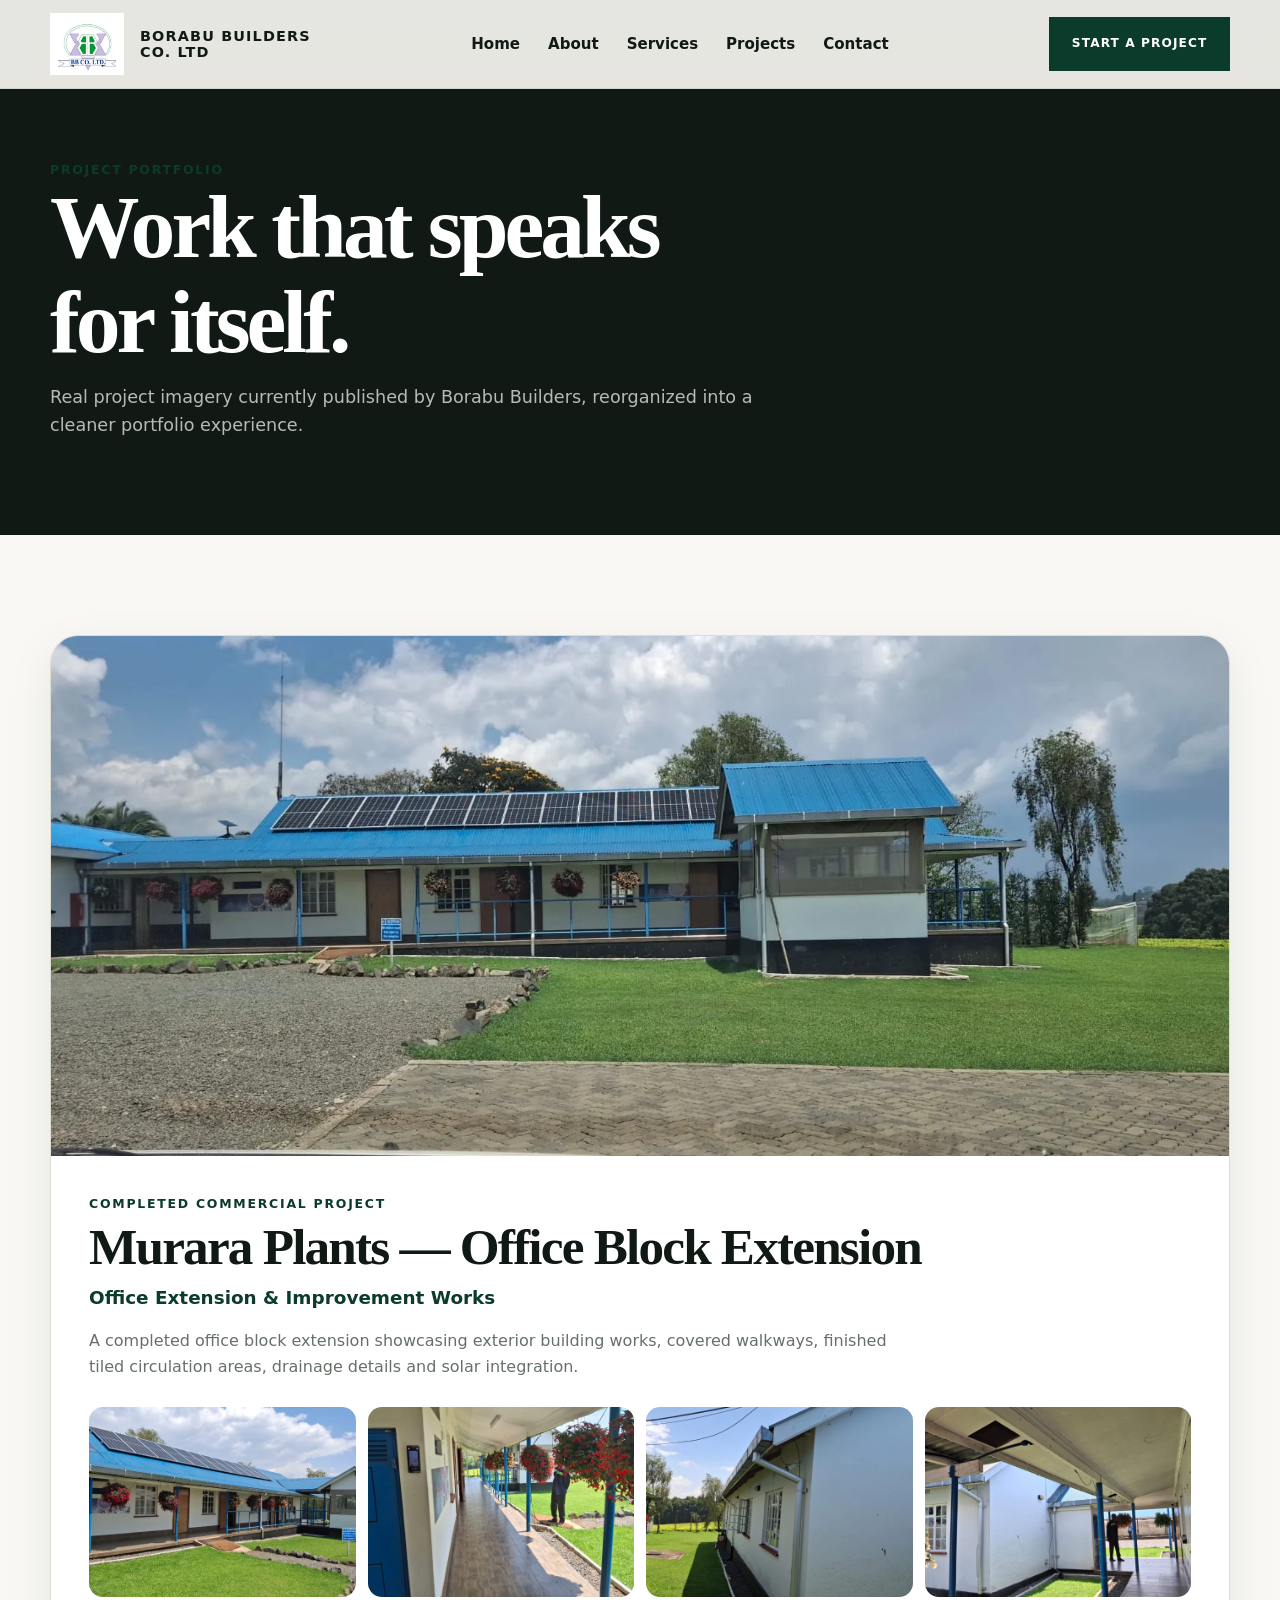
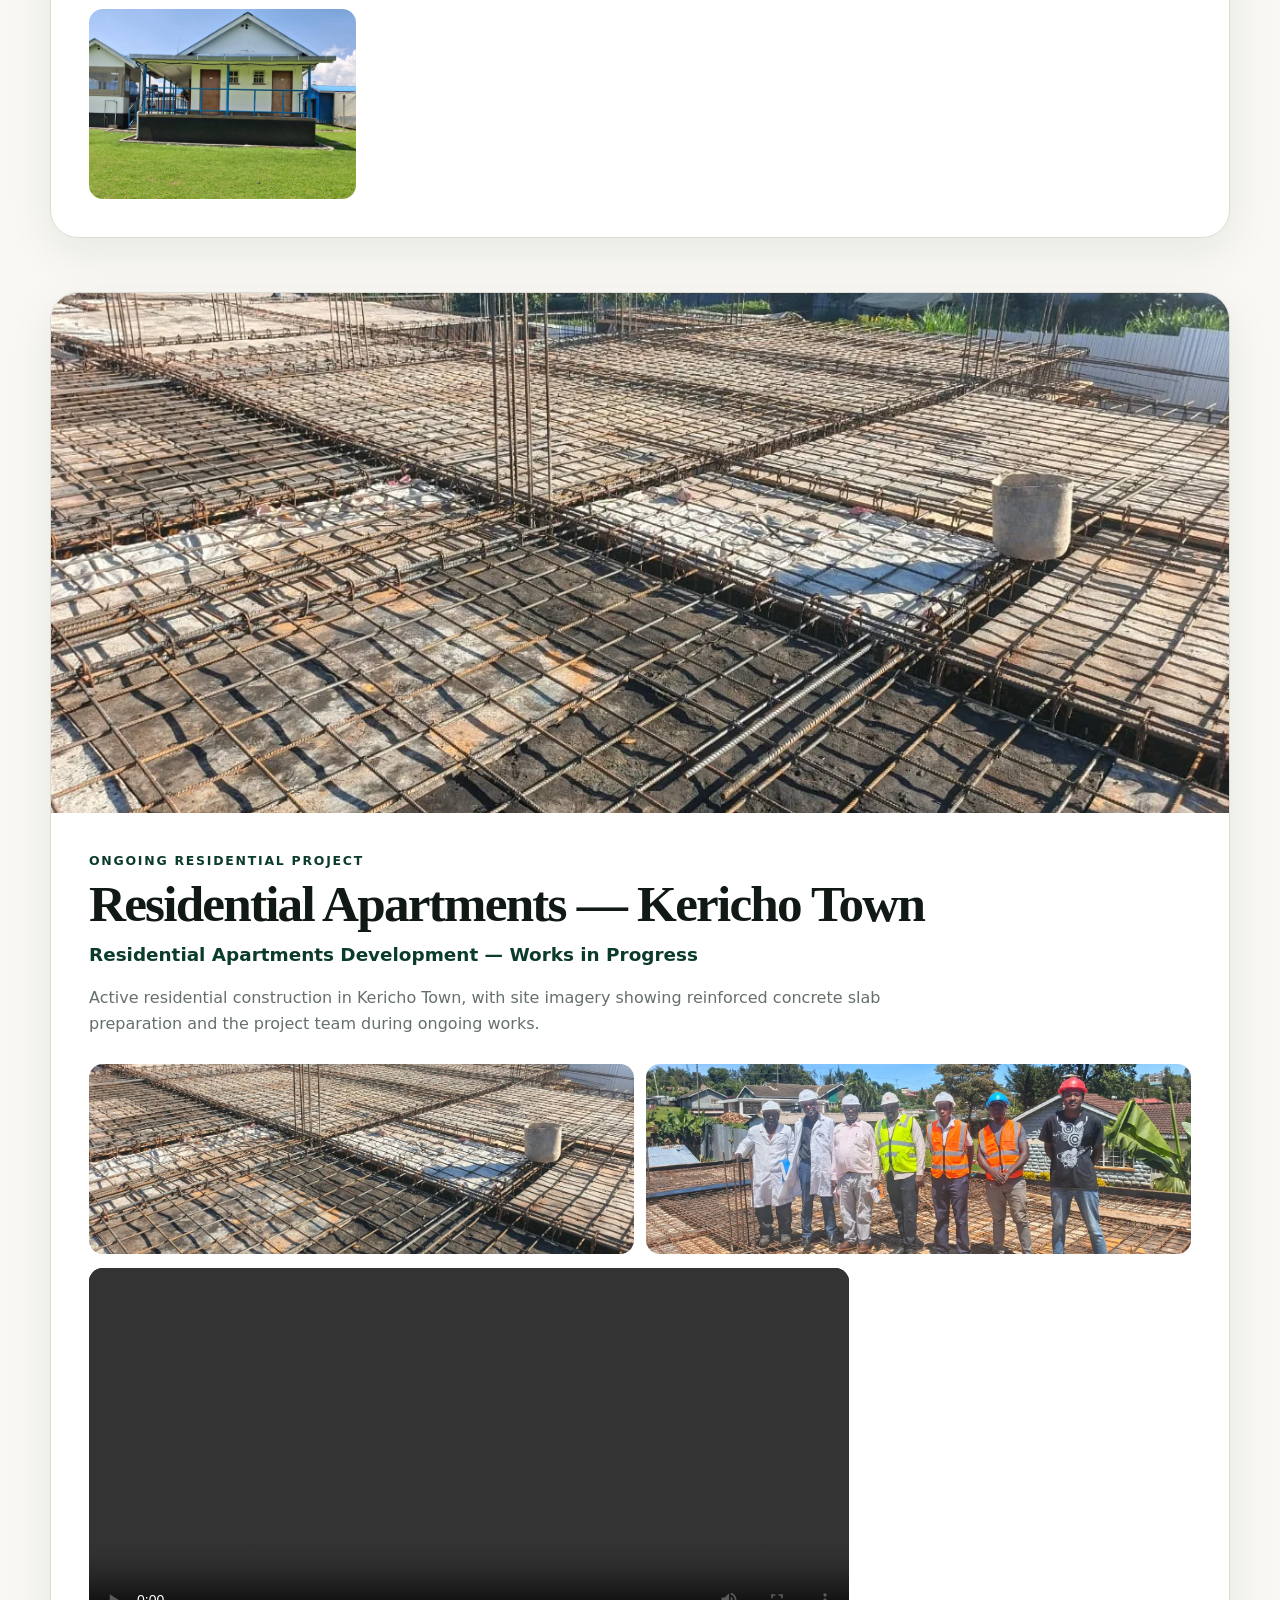
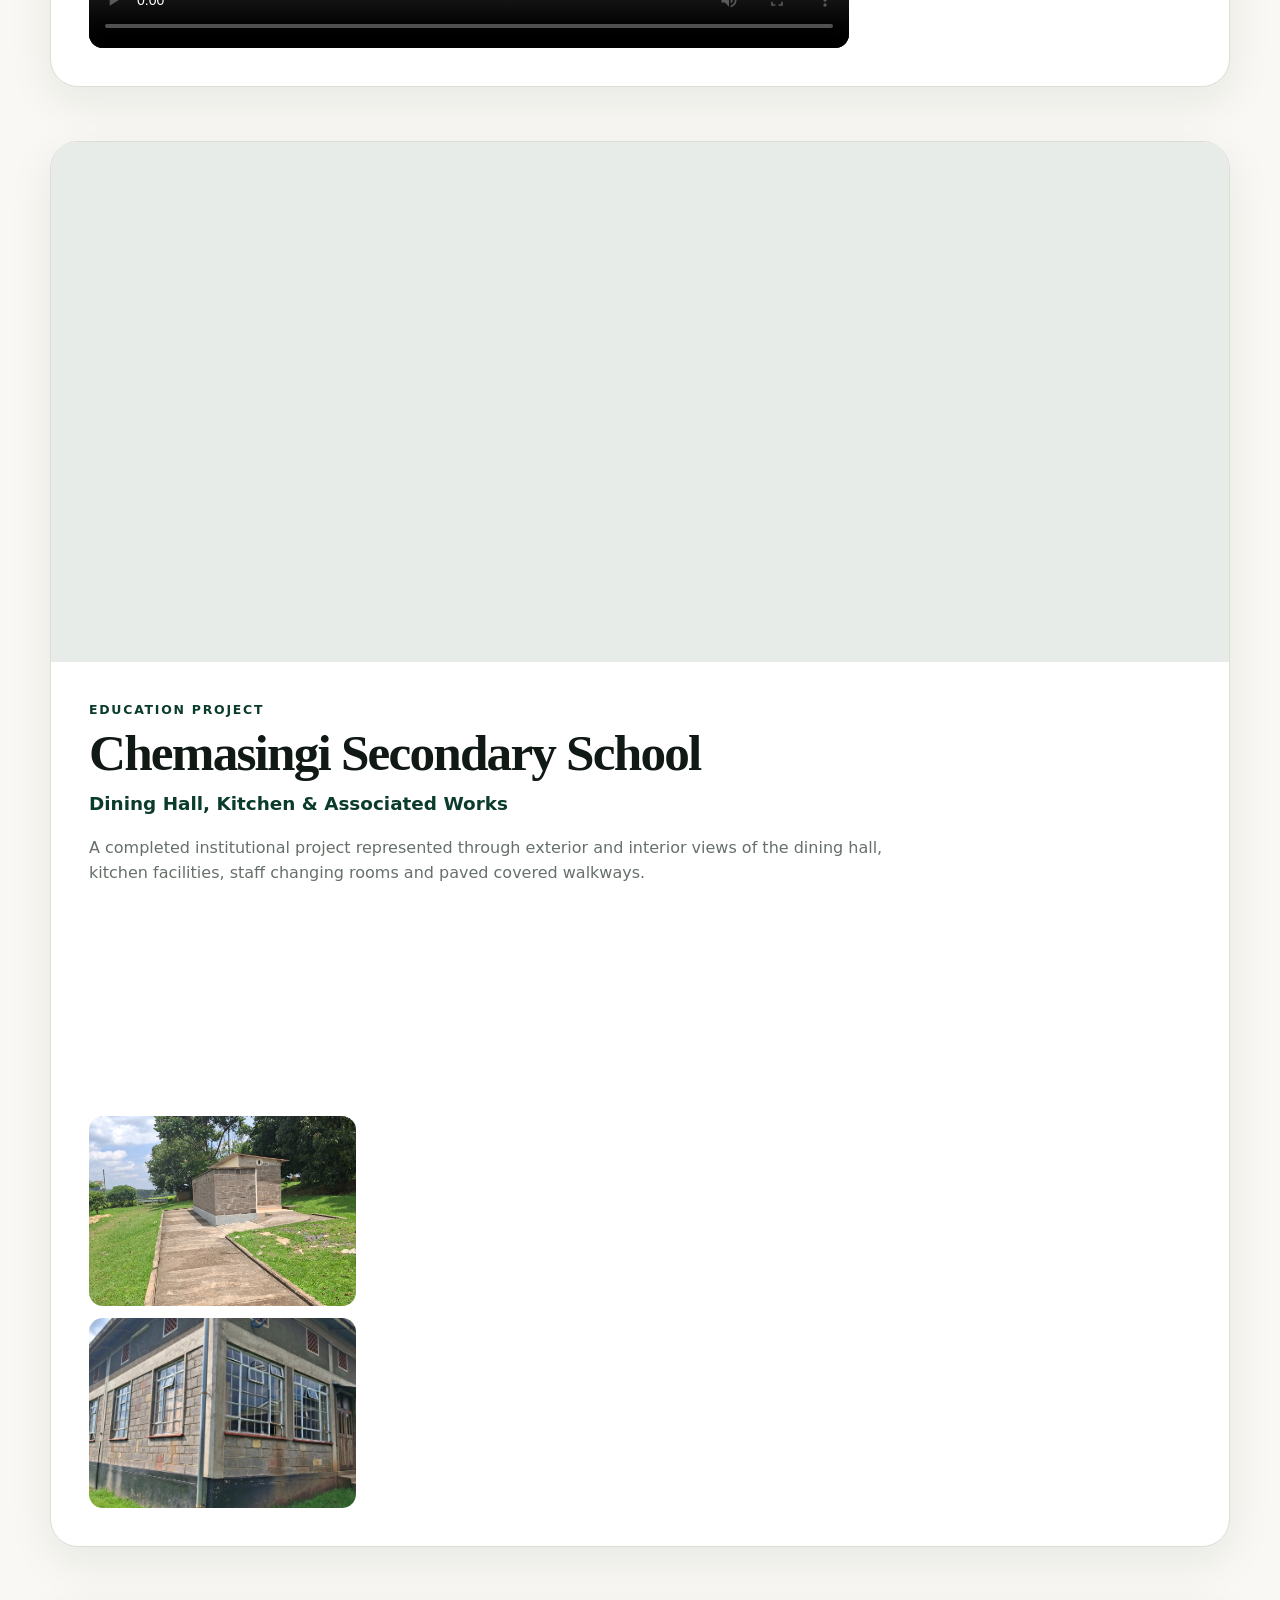
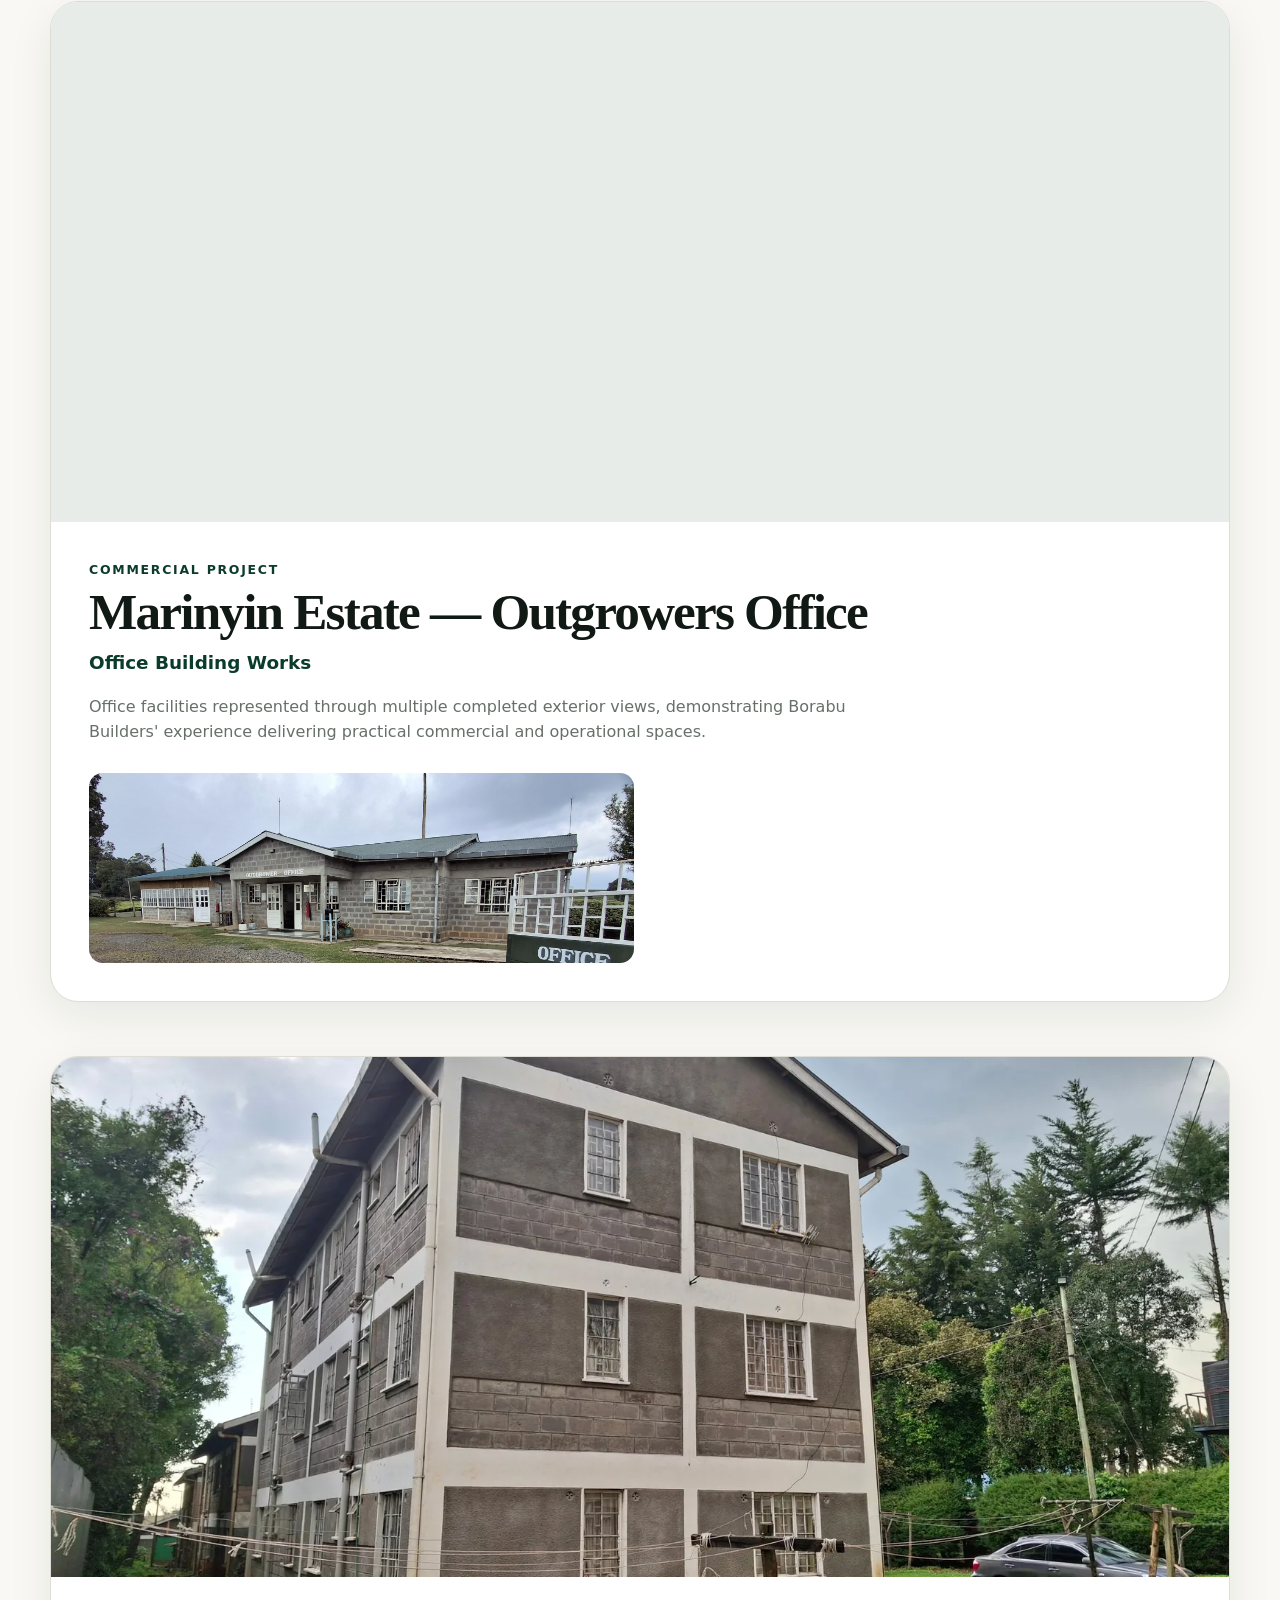
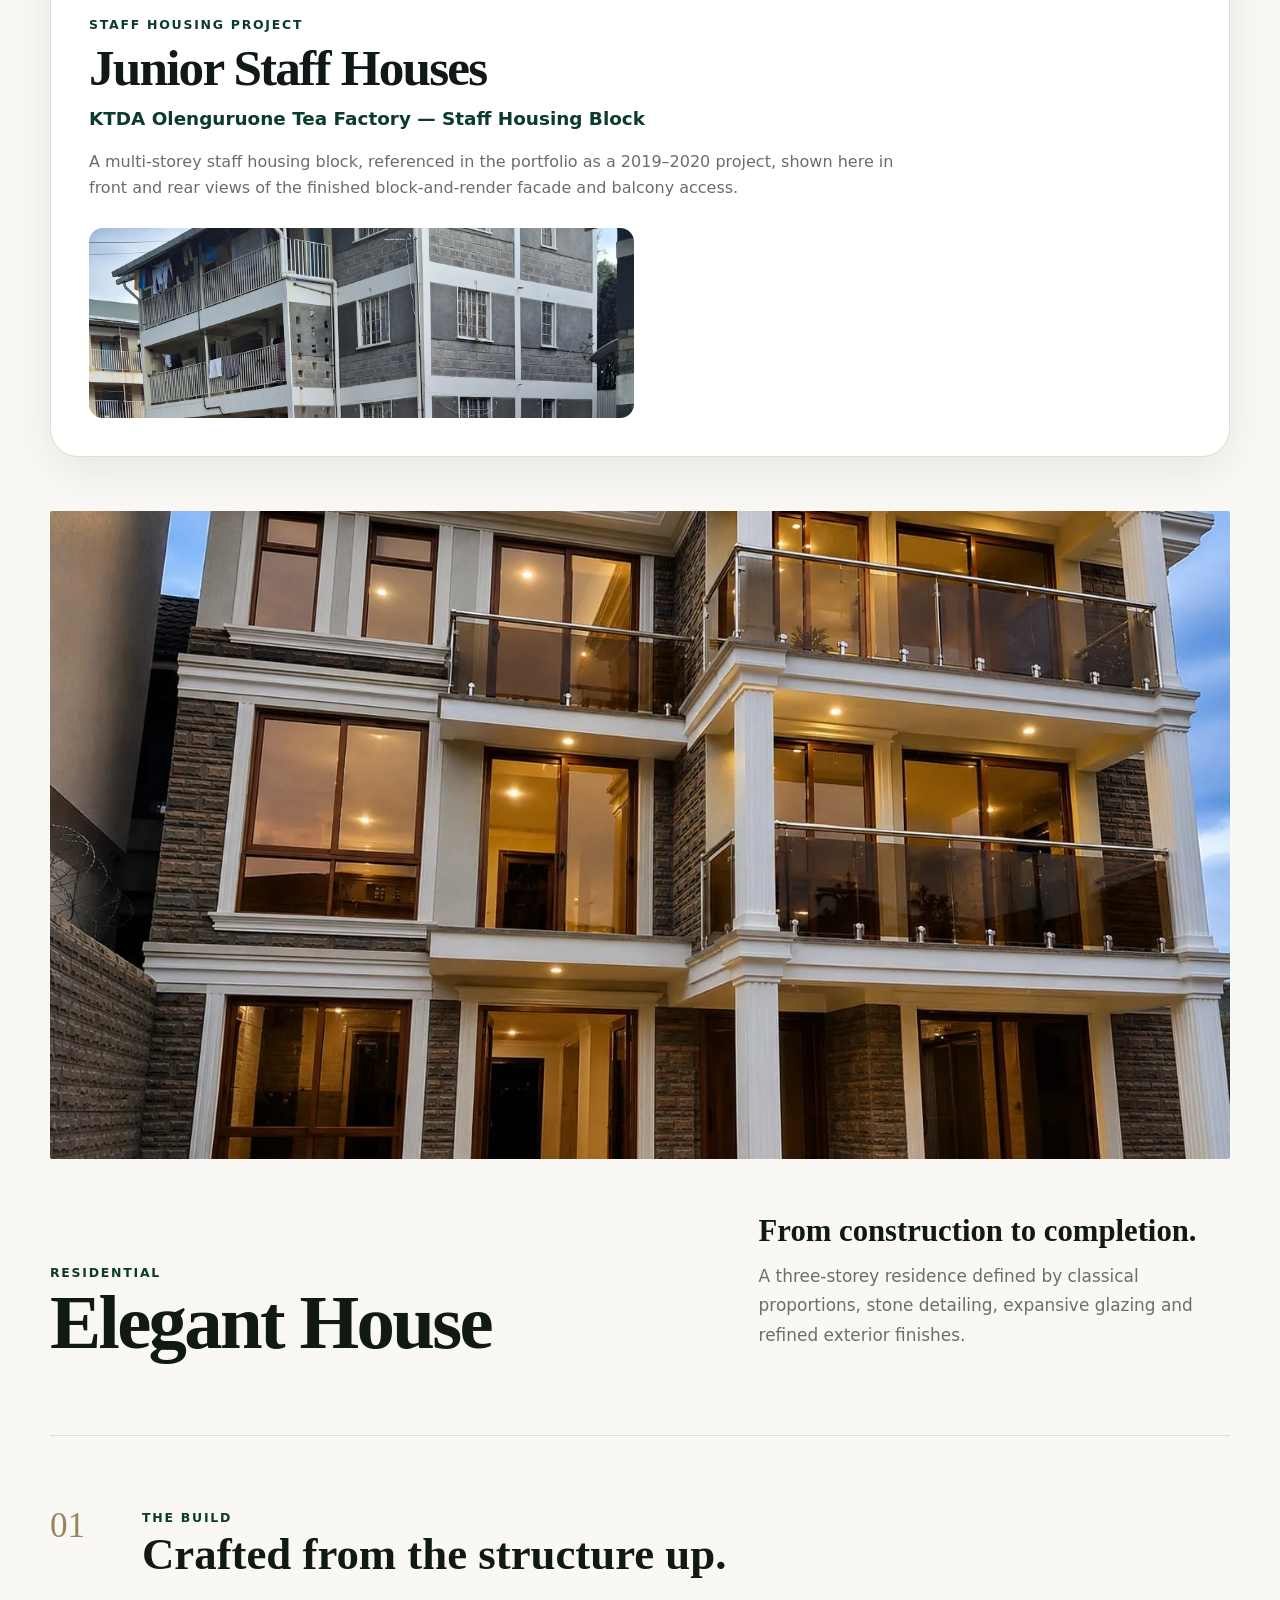
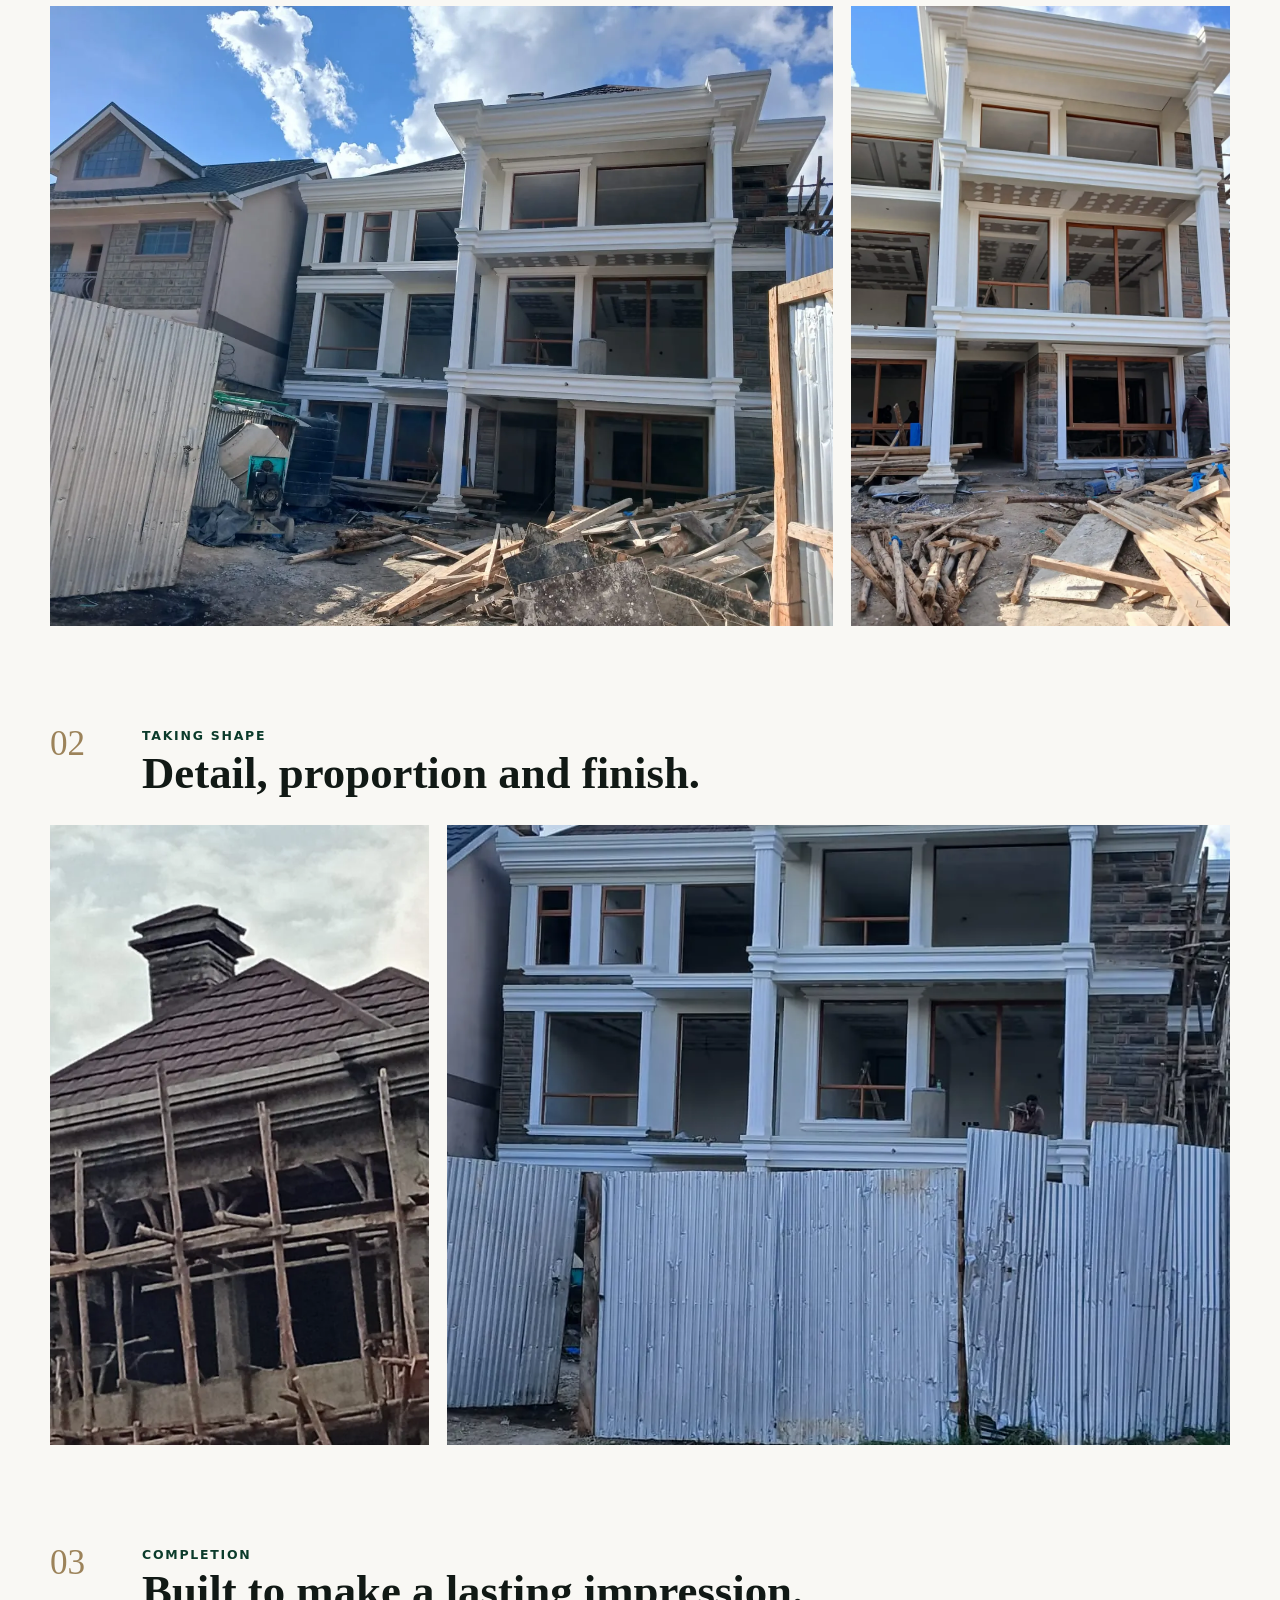
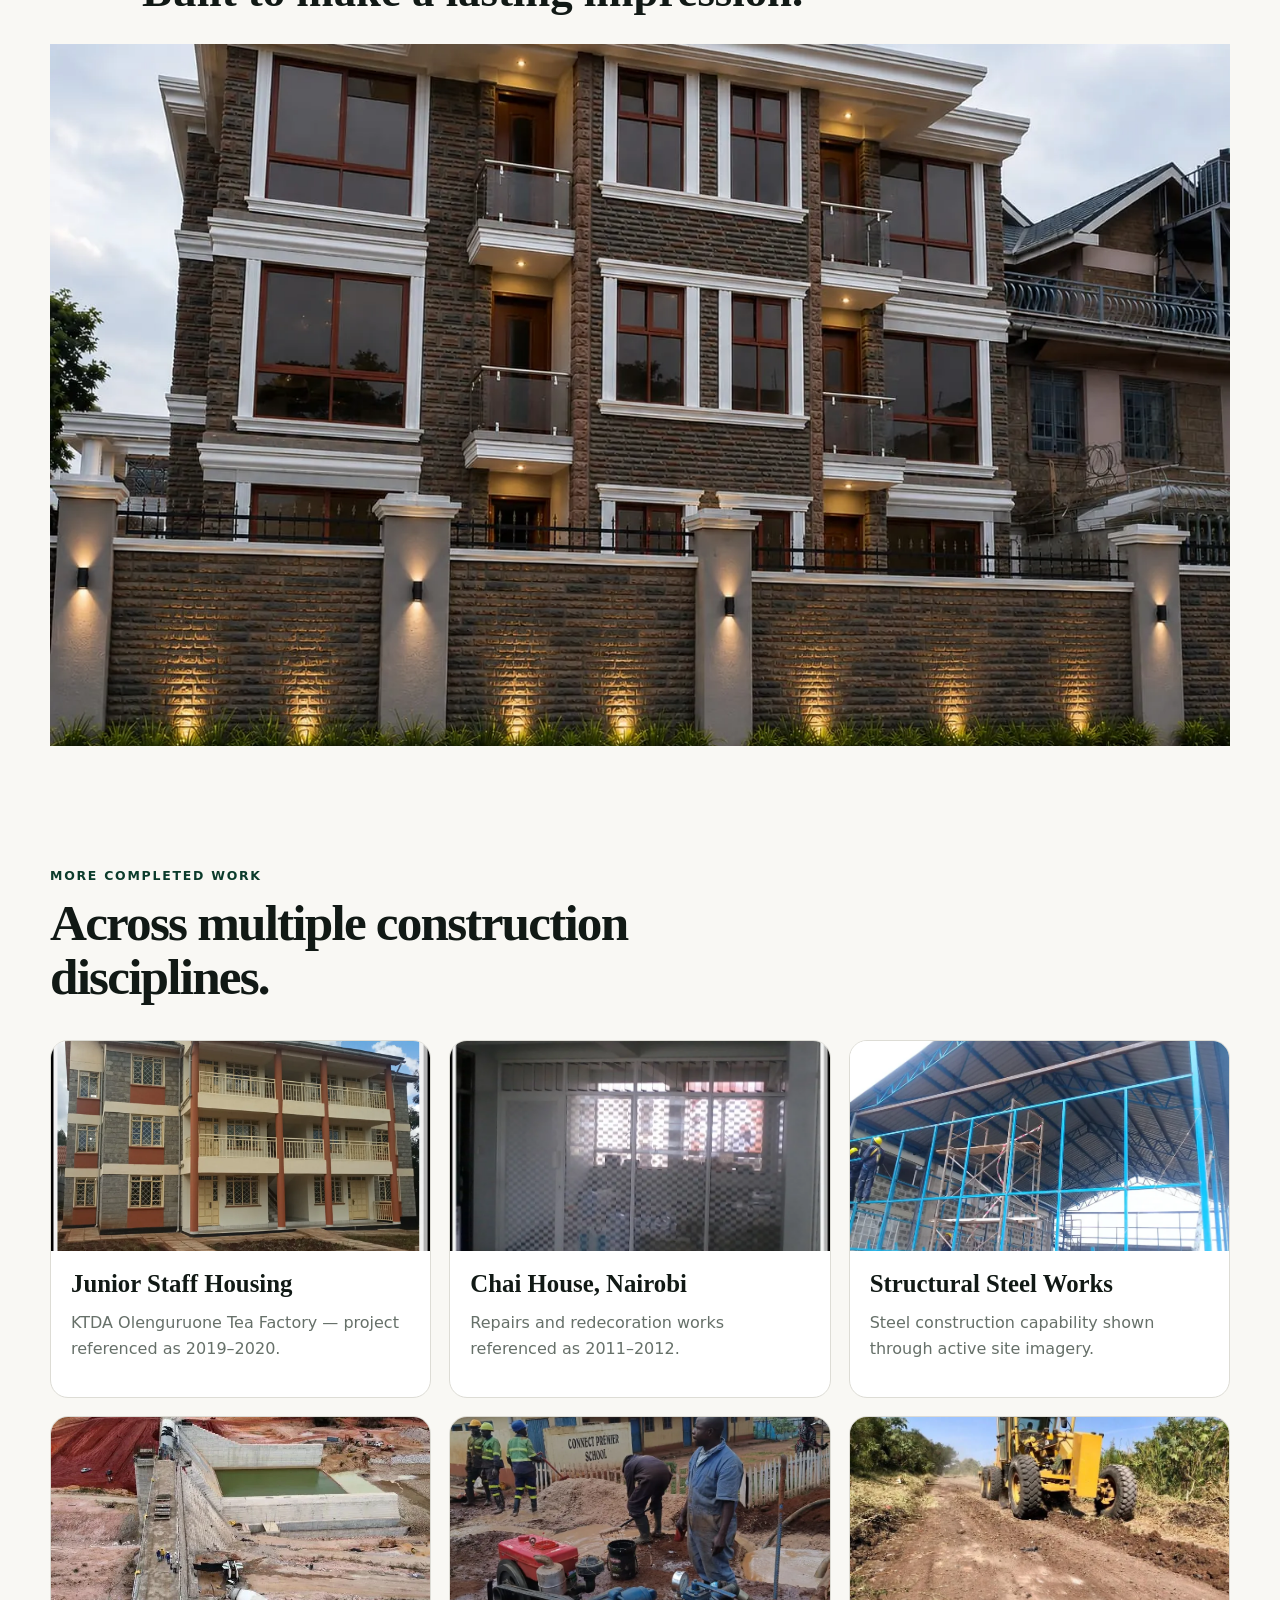
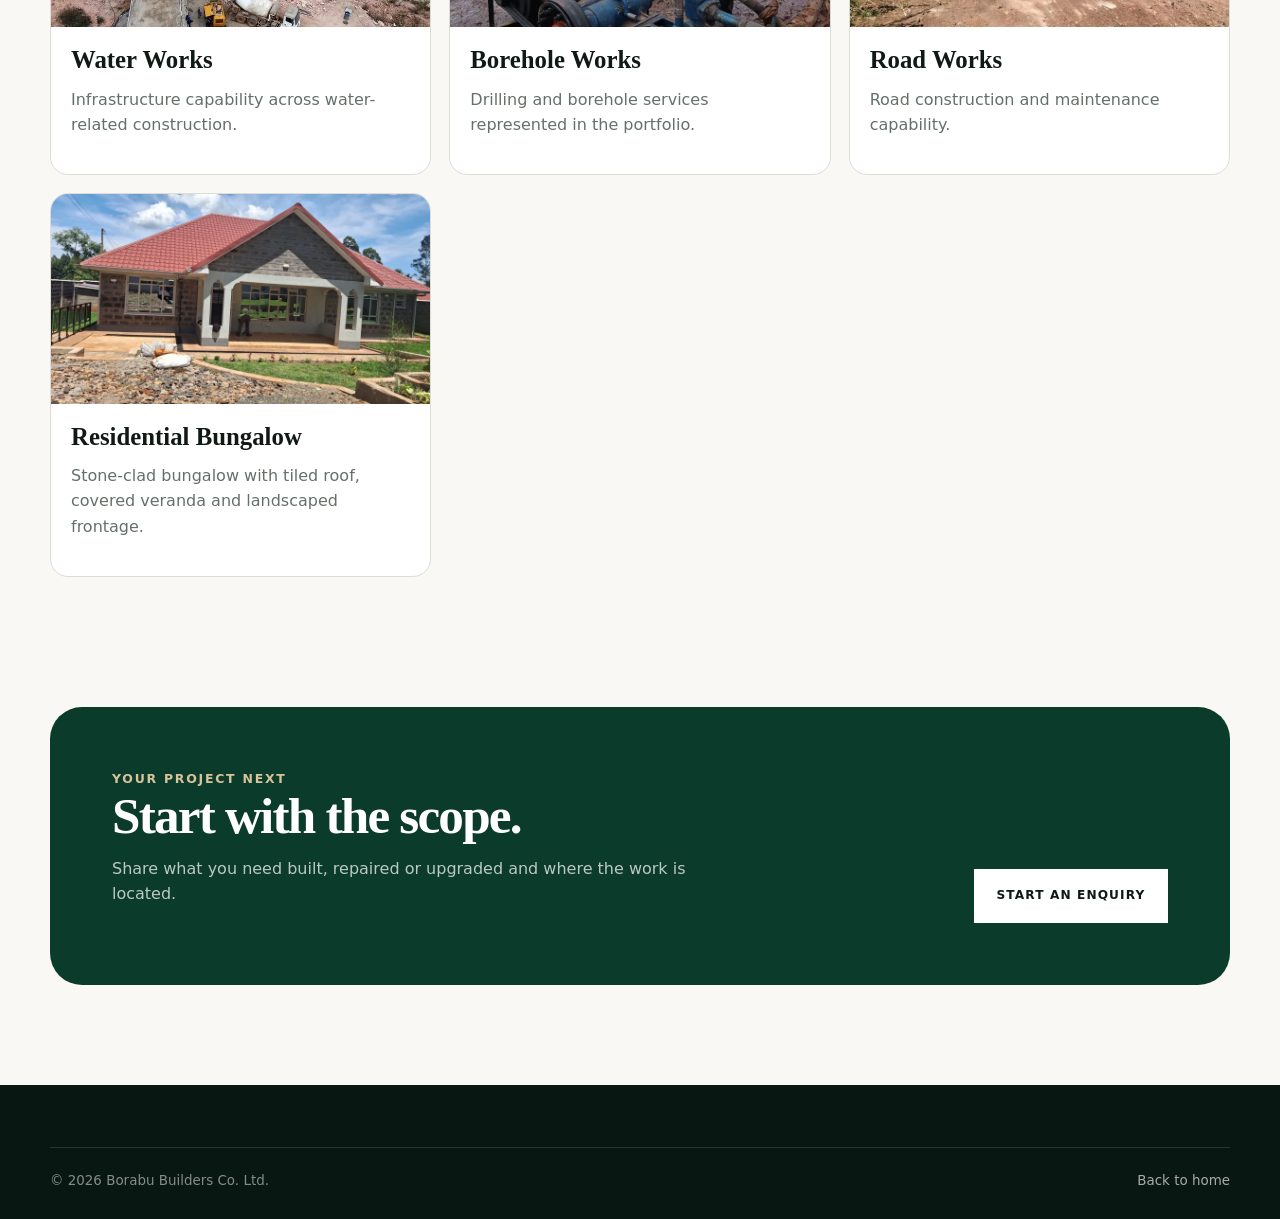
==== commit d7b240e1: "Add files via upload" ====
--- a/projects.html
+++ b/projects.html
@@ -6,5 +6,15 @@
 <article class="case-study reveal"><div class="case-study-cover"><img alt="Dining hall and kitchen at Chemasingi Secondary School" decoding="async" loading="lazy" src="assets/images/chemasingi-dining-hall-exterior.jpg"/></div><div class="case-study-copy"><div class="eyebrow">Education project</div><h2>Chemasingi Secondary School</h2><p class="case-study-lead">Dining Hall, Kitchen &amp; Associated Works</p><p>A completed institutional project represented through exterior and interior views of the dining hall, kitchen facilities, staff changing rooms and paved covered walkways.</p><div class="case-study-gallery"><img alt="Chemasingi dining hall and kitchen exterior" decoding="async" loading="lazy" src="assets/images/chemasingi-dining-kitchen-wide.jpg"/><img alt="Chemasingi dining hall interior" decoding="async" loading="lazy" src="assets/images/chemasingi-dining-hall-interior.jpg"/><img alt="Chemasingi kitchen facilities" decoding="async" loading="lazy" src="assets/images/chemasingi-kitchen.jpg"/><img alt="Chemasingi dining hall entrance" decoding="async" loading="lazy" src="assets/images/chemasingi-dining-hall-entrance.jpg"/><img alt="Chemasingi staff changing rooms" decoding="async" loading="lazy" src="assets/images/chemasingi-staff-changing-rooms.jpg"/><img alt="Chemasingi paved walkway" decoding="async" loading="lazy" src="assets/images/chemasingi-paved-walkway.jpg"/><img alt="Covered walkway to Chemasingi dining hall" decoding="async" loading="lazy" src="assets/images/chemasingi-covered-walkway.jpg"/><img alt="Dining hall extension front elevation with covered veranda and green balustrade" decoding="async" loading="lazy" src="assets/images/chemasingi-dining-hall-extension-veranda.webp"/><img alt="Dining hall extension corner view showing stone block walls and steel-framed windows" decoding="async" loading="lazy" src="assets/images/chemasingi-dining-hall-extension-corner.webp"/><img alt="Interior of the dining hall extension with tables, benches and high trussed ceiling" decoding="async" loading="lazy" src="assets/images/chemasingi-dining-hall-extension-interior.webp"/><img alt="Steel roof trusses and ceiling panels inside the dining hall extension" decoding="async" loading="lazy" src="assets/images/chemasingi-dining-hall-extension-roof-trusses.webp"/></div></div></article>
 <article class="case-study reveal"><div class="case-study-cover"><img alt="Outgrowers Office at Marinyin Estate" decoding="async" loading="lazy" src="assets/images/marinyin-outgrowers-office-front.jpg"/></div><div class="case-study-copy"><div class="eyebrow">Commercial project</div><h2>Marinyin Estate — Outgrowers Office</h2><p class="case-study-lead">Office Building Works</p><p>Office facilities represented through multiple completed exterior views, demonstrating Borabu Builders' experience delivering practical commercial and operational spaces.</p><div class="case-study-gallery three"><img alt="Wide view of Marinyin Estate Outgrowers Office" decoding="async" loading="lazy" src="assets/images/marinyin-outgrowers-office-wide.jpg"/><img alt="Side view of Marinyin Estate office" decoding="async" loading="lazy" src="assets/images/marinyin-office-side.jpg"/></div></div></article>
 <article class="case-study reveal"><div class="case-study-cover"><img alt="Junior staff housing block, rear view" decoding="async" loading="lazy" src="assets/images/junior-staff-houses-rear.webp"/></div><div class="case-study-copy"><div class="eyebrow">Staff housing project</div><h2>Junior Staff Houses</h2><p class="case-study-lead">KTDA Olenguruone Tea Factory — Staff Housing Block</p><p>A multi-storey staff housing block, referenced in the portfolio as a 2019–2020 project, shown here in front and rear views of the finished block-and-render facade and balcony access.</p><div class="case-study-gallery three"><img alt="Junior staff housing block front view with balconies" decoding="async" loading="lazy" src="assets/images/junior-staff-houses-front.webp"/><img alt="Junior staff housing block rear view" decoding="async" loading="lazy" src="assets/images/junior-staff-houses-rear.webp"/></div></div></article>
-<article class="case-study reveal"><div class="case-study-cover"><img alt="Elegant house exterior with columns, balconies and evening lighting" decoding="async" loading="lazy" src="assets/images/elegant-house-finished-courtyard.webp"/></div><div class="case-study-copy"><div class="eyebrow">Residential project</div><h2>Elegant House</h2><p class="case-study-lead">Three-Storey Residence — From Construction to Completion</p><p>A three-storey residence with classical white columns and cornices, stone cladding, timber-framed windows and glass balustrade balconies. Site photos and videos follow the build from structure and roofing through to the finished exterior.</p><div class="case-study-gallery"><img alt="Finished three-storey house with white columns, glass balustrade balconies and evening lighting" decoding="async" loading="lazy" src="assets/images/elegant-house-finished-courtyard.webp"/><img alt="Street view of the finished house with stone-clad boundary wall and feature lighting" decoding="async" loading="lazy" src="assets/images/elegant-house-finished-street-wall.webp"/><img alt="Elegant house under construction with white columns and cornices, front view" decoding="async" loading="lazy" src="assets/images/elegant-house-construction-front.webp"/><img alt="Fluted white columns and timber-framed windows during construction" decoding="async" loading="lazy" src="assets/images/elegant-house-construction-columns.webp"/><img alt="Elegant house under construction seen from the street" decoding="async" loading="lazy" src="assets/images/elegant-house-construction-street.webp"/><img alt="Roof, chimney and cornice works with scaffolding in place" decoding="async" loading="lazy" src="assets/images/elegant-house-roof-scaffolding.webp"/></div></div></article>
+<article class="case-study elegant-editorial reveal">
+<div class="case-study-cover elegant-hero"><img alt="Elegant house exterior with columns, balconies and evening lighting" decoding="async" loading="lazy" src="assets/images/elegant-house-finished-courtyard.webp"/></div>
+<div class="elegant-intro"><div><div class="eyebrow">Residential</div><h2>Elegant House</h2></div><div class="elegant-summary"><h3>From construction to completion.</h3><p>A three-storey residence defined by classical proportions, stone detailing, expansive glazing and refined exterior finishes.</p></div></div>
+<div class="build-story">
+<div class="story-heading"><span>01</span><div><div class="eyebrow">The build</div><h3>Crafted from the structure up.</h3></div></div>
+<div class="story-grid story-grid-a"><figure class="story-wide"><img alt="Elegant house under construction with white columns and cornices" loading="lazy" src="assets/images/elegant-house-construction-front.webp"/></figure><figure class="story-tall"><img alt="Fluted white columns and timber-framed windows during construction" loading="lazy" src="assets/images/elegant-house-construction-columns.webp"/></figure></div>
+<div class="story-heading second"><span>02</span><div><div class="eyebrow">Taking shape</div><h3>Detail, proportion and finish.</h3></div></div>
+<div class="story-grid story-grid-b"><figure class="story-tall"><img alt="Roof, chimney and cornice works with scaffolding in place" loading="lazy" src="assets/images/elegant-house-roof-scaffolding.webp"/></figure><figure class="story-wide"><img alt="Elegant house under construction seen from the street" loading="lazy" src="assets/images/elegant-house-construction-street.webp"/></figure></div>
+<div class="story-heading final"><span>03</span><div><div class="eyebrow">Completion</div><h3>Built to make a lasting impression.</h3></div></div>
+<figure class="completion-image"><img alt="Street view of the finished Elegant House with stone-clad boundary wall and feature lighting" loading="lazy" src="assets/images/elegant-house-finished-street-wall.webp"/></figure>
+</div></article>
 </div></section><section class="portfolio-more"><div class="container"><div class="eyebrow">More completed work</div><h2>Across multiple construction disciplines.</h2><div class="project-list compact"><article class="project-tile"><img alt="Junior staff houses" decoding="async" loading="lazy" src="assets/images/project-staff-housing.webp"/><div><h3>Junior Staff Housing</h3><p>KTDA Olenguruone Tea Factory — project referenced as 2019–2020.</p></div></article><article class="project-tile"><img alt="Chai House repair works" decoding="async" loading="lazy" src="assets/images/project-chai-house.webp"/><div><h3>Chai House, Nairobi</h3><p>Repairs and redecoration works referenced as 2011–2012.</p></div></article><article class="project-tile"><img alt="Structural steel project" decoding="async" loading="lazy" src="assets/images/project-steel.webp"/><div><h3>Structural Steel Works</h3><p>Steel construction capability shown through active site imagery.</p></div></article><article class="project-tile"><img alt="Water works" decoding="async" loading="lazy" src="assets/images/project-water.webp"/><div><h3>Water Works</h3><p>Infrastructure capability across water-related construction.</p></div></article><article class="project-tile"><img alt="Borehole works" decoding="async" loading="lazy" src="assets/images/project-borehole.webp"/><div><h3>Borehole Works</h3><p>Drilling and borehole services represented in the portfolio.</p></div></article><article class="project-tile"><img alt="Road works" decoding="async" loading="lazy" src="assets/images/project-road.webp"/><div><h3>Road Works</h3><p>Road construction and maintenance capability.</p></div></article><article class="project-tile"><img alt="Stone-clad bungalow with red tiled roof and covered veranda" decoding="async" loading="lazy" src="assets/images/bungalow-red-roof-front.webp"/><div><h3>Residential Bungalow</h3><p>Stone-clad bungalow with tiled roof, covered veranda and landscaped frontage.</p></div></article></div></div></section><section class="cta"><div class="container"><div class="cta-box"><div><div class="eyebrow" style="color:#d7c49a">Your project next</div><h2>Start with the scope.</h2><p>Share what you need built, repaired or upgraded and where the work is located.</p></div><a class="btn btn-light" href="/contact">Start an enquiry</a></div></div></section></main><footer class="footer"><div class="container"><div class="footer-bottom" style="margin-top:0"><span>© 2026 Borabu Builders Co. Ltd.</span><a href="/">Back to home</a></div></div></footer><script src="assets/js/site.js"></script></body></html>
--- a/assets/css/styles.css
+++ b/assets/css/styles.css
@@ -47,3 +47,14 @@
 .footer-bottom span:last-child{display:none}
 @media(max-width:900px){.premium-story-grid,.manifesto-grid,.capabilities-wrap{grid-template-columns:1fr}.premium-story-copy{padding:70px 40px}.editorial-grid{grid-template-columns:1fr 1fr}.editorial-card:first-child{grid-column:1/-1}.manifesto-media{min-height:520px}.manifesto-copy{padding:60px 40px}}
 @media(max-width:620px){.nav{height:78px}.nav-links{top:78px}.home-premium .hero{padding-top:78px;min-height:760px}.home-premium .hero h1{font-size:3.6rem}.home-premium .hero-content{padding:115px 0 55px}.premium-story-grid{display:flex;flex-direction:column}.premium-story-copy{padding:65px 24px}.year-mark{font-size:7rem}.premium-story-media{min-height:430px}.editorial-head{display:block}.editorial-head a{display:inline-block;margin-top:20px}.editorial-grid{grid-template-columns:1fr}.editorial-card:first-child{grid-column:auto}.editorial-card,.editorial-card:nth-child(2),.editorial-card:nth-child(3){min-height:480px}.capabilities-wrap{gap:35px}.capability{grid-template-columns:40px 1fr}.capability p{grid-column:2}.manifesto-media{min-height:430px}.manifesto-copy{padding:55px 24px}}
+
+/* Elegant House editorial case study */
+.elegant-editorial{border:0;border-radius:0;box-shadow:none;background:transparent;overflow:visible}
+.elegant-editorial .elegant-hero{height:min(72vh,760px);border-radius:2px}
+.elegant-intro{display:grid;grid-template-columns:minmax(0,1fr) minmax(340px,.75fr);gap:80px;align-items:end;padding:56px 0 76px;border-bottom:1px solid var(--line)}
+.elegant-intro h2{font-size:clamp(3.2rem,6vw,6.5rem);line-height:.92;margin:.35rem 0 0}
+.elegant-summary{padding-bottom:8px}.elegant-summary h3{font-size:clamp(1.55rem,2.4vw,2.4rem);margin:0 0 14px}.elegant-summary p{font-size:1.06rem;line-height:1.75;max-width:600px;margin:0;color:var(--muted)}
+.build-story{padding-top:72px}.story-heading{display:grid;grid-template-columns:70px 1fr;gap:22px;align-items:start;margin-bottom:28px}.story-heading>span{font-family:Georgia,serif;font-size:2.2rem;color:#9c835a;line-height:1}.story-heading h3{font-size:clamp(2rem,3.5vw,3.6rem);margin:.2rem 0 0;max-width:720px}.story-heading.second,.story-heading.final{margin-top:100px}
+.story-grid{display:grid;gap:18px;align-items:stretch}.story-grid-a{grid-template-columns:1.55fr .75fr}.story-grid-b{grid-template-columns:.75fr 1.55fr}.story-grid figure,.completion-image{margin:0;overflow:hidden;background:#e8ece9}.story-grid img,.completion-image img{display:block;width:100%;height:100%;object-fit:cover}.story-wide{height:620px}.story-tall{height:620px}.story-tall img{object-position:center}.completion-image{height:min(78vh,820px);margin-bottom:10px}.completion-image img{object-position:center}
+@media(max-width:900px){.elegant-intro{grid-template-columns:1fr;gap:28px;padding:42px 0 56px}.story-grid-a,.story-grid-b{grid-template-columns:1fr 1fr}.story-wide,.story-tall{height:460px}.story-heading.second,.story-heading.final{margin-top:72px}}
+@media(max-width:620px){.elegant-editorial .elegant-hero{height:430px}.elegant-intro{padding:34px 0 46px}.elegant-intro h2{font-size:3.2rem}.story-heading{grid-template-columns:46px 1fr;gap:10px}.story-heading>span{font-size:1.55rem}.story-grid-a,.story-grid-b{grid-template-columns:1fr}.story-wide{height:330px}.story-tall{height:520px}.story-grid-b .story-tall{order:2}.completion-image{height:480px}.story-heading.second,.story-heading.final{margin-top:58px}}
